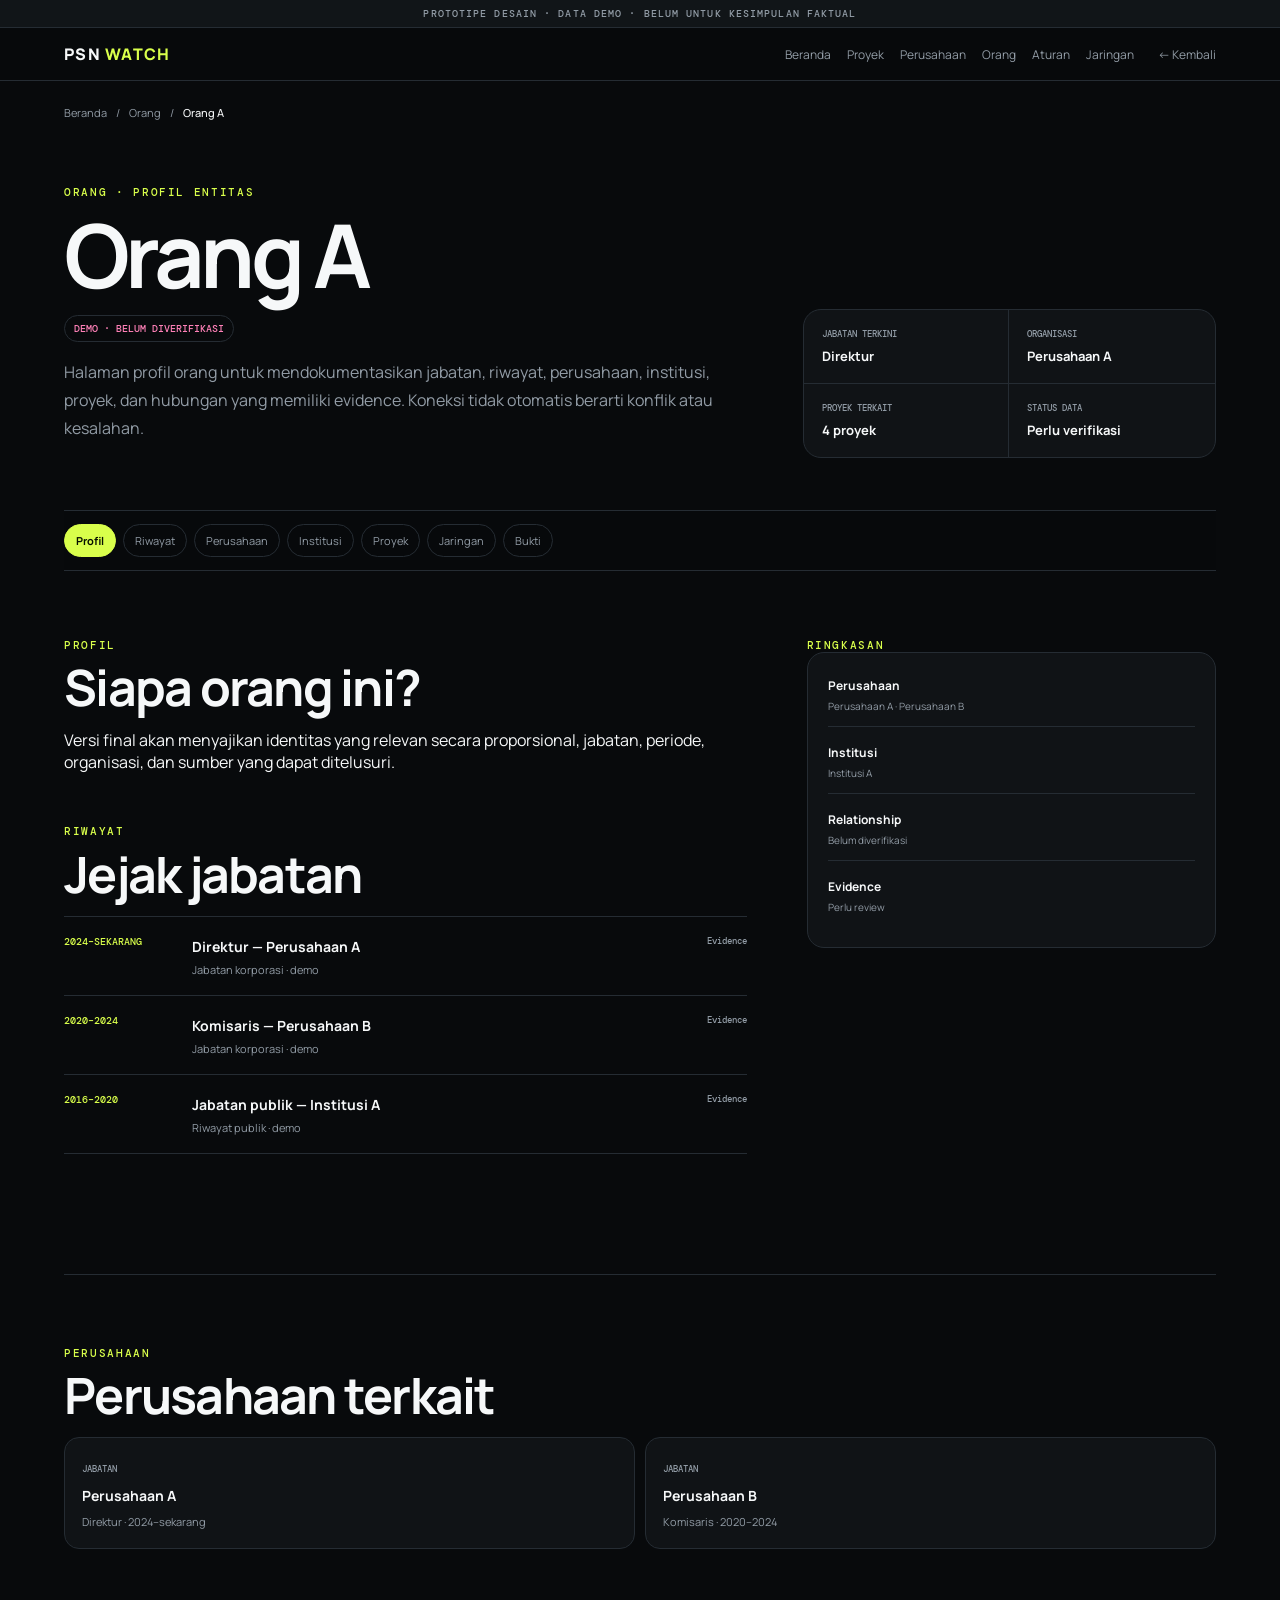
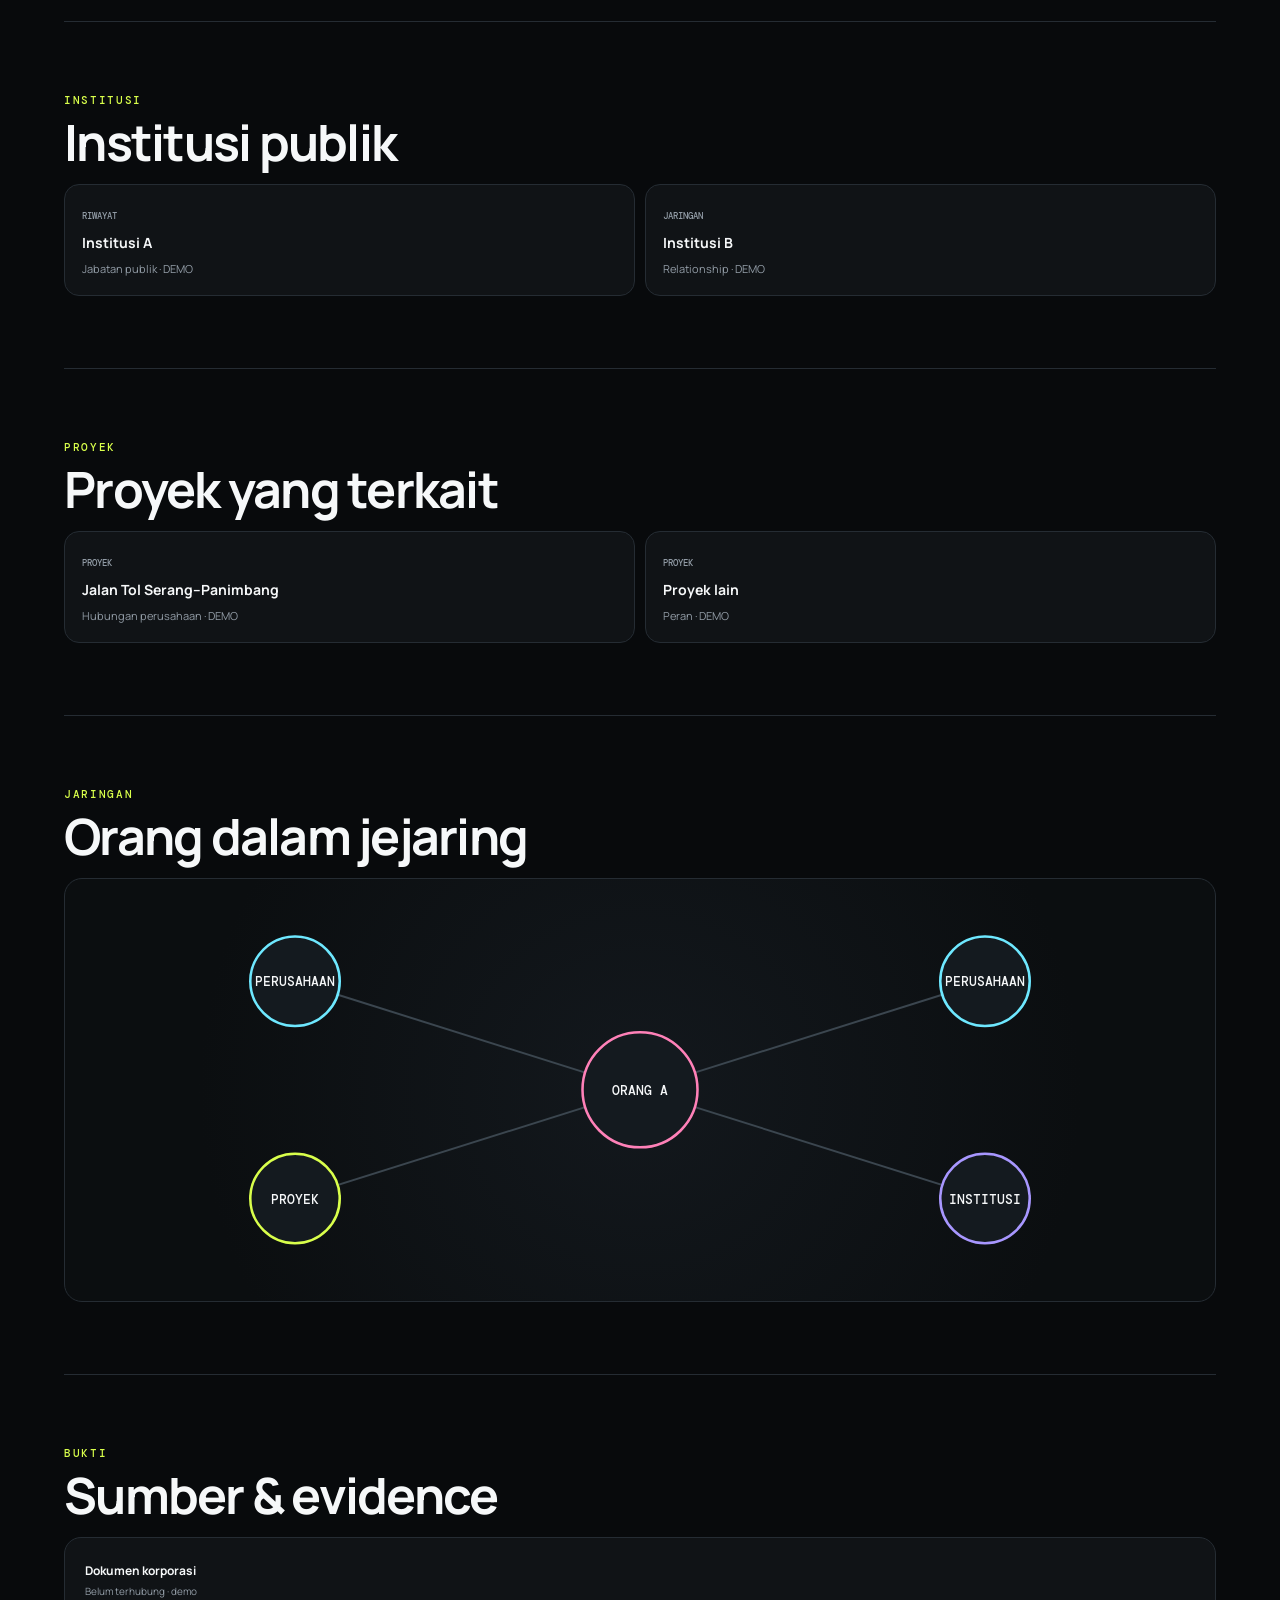
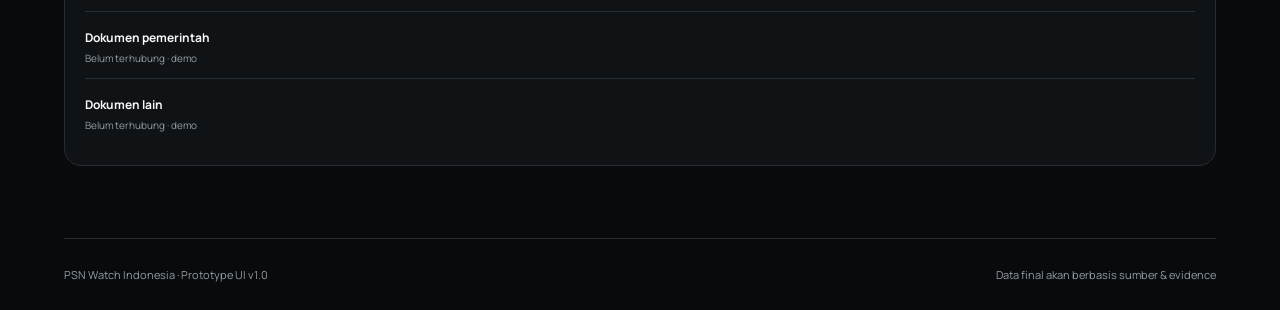
==== orang-a.html @ 53d0f865 "Add files via upload" ====
<!doctype html>
<html lang="id">
<head>
<meta charset="utf-8"><meta name="viewport" content="width=device-width,initial-scale=1">
<title>PSN Watch — Profil Orang</title>
<link rel="stylesheet" href="styles.css">
<style>
.person-profile{padding:42px 0 52px;border-bottom:1px solid var(--line);display:grid;grid-template-columns:1.25fr .75fr;gap:50px}
.person-profile h1{font-size:clamp(52px,7vw,88px);line-height:.92;letter-spacing:-.055em;margin:15px 0 20px}
.person-profile p{color:var(--muted);line-height:1.75;max-width:720px}
.person-badge{display:inline-flex;padding:6px 9px;border:1px solid var(--line);border-radius:999px;color:var(--pink);font:500 10px "DM Mono",monospace}
.person-facts{align-self:end;background:var(--panel);border:1px solid var(--line);border-radius:18px;overflow:hidden;display:grid;grid-template-columns:1fr 1fr}
.person-facts div{padding:18px;border-right:1px solid var(--line);border-bottom:1px solid var(--line)}.person-facts div:nth-child(2n){border-right:0}.person-facts div:nth-last-child(-n+2){border-bottom:0}
.person-facts small{display:block;color:var(--muted);font:500 9px "DM Mono",monospace}.person-facts b{display:block;margin-top:7px;font-size:13px}
.person-tabs{display:flex;gap:7px;overflow:auto;padding:13px 0;border-bottom:1px solid var(--line);position:sticky;top:55px;background:rgba(8,10,12,.94);backdrop-filter:blur(10px);z-index:10}
.person-tabs a{white-space:nowrap;padding:8px 11px;border:1px solid var(--line);border-radius:999px;color:var(--muted);font-size:11px}.person-tabs a:hover,.person-tabs a.active{background:var(--accent);border-color:var(--accent);color:#071000;font-weight:700}
.person-content{display:grid;grid-template-columns:1.25fr .75fr;gap:60px;padding:68px 0;border-bottom:1px solid var(--line)}
.person-section{margin-bottom:52px}.person-section h2,.wide-block h2{font-size:clamp(30px,4vw,50px);line-height:1;letter-spacing:-.035em;margin:10px 0 17px}
.career{border-top:1px solid var(--line)}.career-item{display:grid;grid-template-columns:110px 1fr auto;gap:18px;padding:18px 0;border-bottom:1px solid var(--line)}.career-item>span{color:var(--accent);font:500 10px "DM Mono",monospace}.career-item b{font-size:14px}.career-item p{margin:5px 0 0;color:var(--muted);font-size:11px}.career-item em{font:500 9px "DM Mono",monospace;color:var(--muted);font-style:normal}
.linked-grid{display:grid;grid-template-columns:1fr 1fr;gap:10px}.linked-card{background:var(--panel);border:1px solid var(--line);border-radius:15px;padding:17px}.linked-card small{font:500 9px "DM Mono",monospace;color:var(--muted)}.linked-card b{display:block;margin:9px 0 4px;font-size:14px}.linked-card span{color:var(--muted);font-size:11px}
.role-chip{display:inline-flex;padding:5px 8px;border:1px solid var(--line);border-radius:999px;color:var(--cyan);font:500 9px "DM Mono",monospace}
.network-person{border:1px solid var(--line);border-radius:18px;background:radial-gradient(circle at center,#13181d,#0b0e10 72%);overflow:hidden}.network-person svg{display:block;width:100%}.network-person line{stroke:#3b464f;stroke-width:1.5}.network-person .center{fill:#141a1f;stroke:var(--pink);stroke-width:2}.network-person .company{fill:#141a1f;stroke:var(--cyan);stroke-width:2}.network-person .project{fill:#141a1f;stroke:var(--accent);stroke-width:2}.network-person .institution{fill:#141a1f;stroke:var(--purple);stroke-width:2}.network-person text{fill:var(--text);font:500 10px "DM Mono",monospace;text-anchor:middle}
.source-panel{background:var(--panel);border:1px solid var(--line);border-radius:17px;padding:20px}.source-item{padding:13px 0;border-top:1px solid var(--line)}.source-item:first-child{border-top:0;padding-top:0}.source-item b{font-size:12px}.source-item span{display:block;color:var(--muted);font-size:10px;margin-top:4px}
@media(max-width:1000px){.person-profile,.person-content{grid-template-columns:1fr}}
@media(max-width:650px){.person-profile h1{font-size:54px}.person-facts{grid-template-columns:1fr}.person-facts div{border-right:0}.linked-grid{grid-template-columns:1fr}.career-item{grid-template-columns:75px 1fr}.career-item em{display:none}}
</style>
</head>
<body>
<div class="demo-bar">PROTOTIPE DESAIN · DATA DEMO · BELUM UNTUK KESIMPULAN FAKTUAL</div>
<header class="topbar">
  <a class="brand" href="index.html">PSN <span>WATCH</span></a>
  <nav><a href="index.html">Beranda</a><a href="index.html#proyek">Proyek</a><a href="index.html#perusahaan">Perusahaan</a><a href="index.html#orang">Orang</a><a href="index.html#aturan">Aturan</a><a href="index.html#jaringan">Jaringan</a></nav>
  <a class="back-link" href="index.html#orang">← Kembali</a>
</header>

<main class="page">
<div class="breadcrumbs"><a href="index.html">Beranda</a><span>/</span><a href="index.html#orang">Orang</a><span>/</span><b>Orang A</b></div>

<section class="person-profile">
 <div>
  <div class="eyebrow">ORANG · PROFIL ENTITAS</div>
  <h1>Orang A</h1>
  <div><span class="person-badge">DEMO · BELUM DIVERIFIKASI</span></div>
  <p>Halaman profil orang untuk mendokumentasikan jabatan, riwayat, perusahaan, institusi, proyek, dan hubungan yang memiliki evidence. Koneksi tidak otomatis berarti konflik atau kesalahan.</p>
 </div>
 <div class="person-facts">
  <div><small>JABATAN TERKINI</small><b>Direktur</b></div>
  <div><small>ORGANISASI</small><b>Perusahaan A</b></div>
  <div><small>PROYEK TERKAIT</small><b>4 proyek</b></div>
  <div><small>STATUS DATA</small><b>Perlu verifikasi</b></div>
 </div>
</section>

<nav class="person-tabs"><a class="active" href="#profil">Profil</a><a href="#karier">Riwayat</a><a href="#perusahaan">Perusahaan</a><a href="#institusi">Institusi</a><a href="#proyek">Proyek</a><a href="#jaringan">Jaringan</a><a href="#bukti">Bukti</a></nav>

<section id="profil" class="person-content">
 <div>
  <section class="person-section"><div class="section-label">PROFIL</div><h2>Siapa orang ini?</h2><p class="muted">Versi final akan menyajikan identitas yang relevan secara proporsional, jabatan, periode, organisasi, dan sumber yang dapat ditelusuri.</p></section>
  <section id="karier" class="person-section"><div class="section-label">RIWAYAT</div><h2>Jejak jabatan</h2><div class="career">
   <article class="career-item"><span>2024–SEKARANG</span><div><b>Direktur — Perusahaan A</b><p>Jabatan korporasi · demo</p></div><em>Evidence</em></article>
   <article class="career-item"><span>2020–2024</span><div><b>Komisaris — Perusahaan B</b><p>Jabatan korporasi · demo</p></div><em>Evidence</em></article>
   <article class="career-item"><span>2016–2020</span><div><b>Jabatan publik — Institusi A</b><p>Riwayat publik · demo</p></div><em>Evidence</em></article>
  </div></section>
 </div>
 <aside>
  <section class="person-section"><div class="section-label">RINGKASAN</div><div class="source-panel">
   <div class="source-item"><b>Perusahaan</b><span>Perusahaan A · Perusahaan B</span></div>
   <div class="source-item"><b>Institusi</b><span>Institusi A</span></div>
   <div class="source-item"><b>Relationship</b><span>Belum diverifikasi</span></div>
   <div class="source-item"><b>Evidence</b><span>Perlu review</span></div>
  </div></section>
 </aside>
</section>

<section id="perusahaan" class="wide-block"><div class="section-label">PERUSAHAAN</div><h2>Perusahaan terkait</h2><div class="linked-grid"><a class="linked-card" href="perusahaan-a.html"><small>JABATAN</small><b>Perusahaan A</b><span>Direktur · 2024–sekarang</span></a><a class="linked-card" href="perusahaan-a.html"><small>JABATAN</small><b>Perusahaan B</b><span>Komisaris · 2020–2024</span></a></div></section>

<section id="institusi" class="wide-block"><div class="section-label">INSTITUSI</div><h2>Institusi publik</h2><div class="linked-grid"><div class="linked-card"><small>RIWAYAT</small><b>Institusi A</b><span>Jabatan publik · DEMO</span></div><div class="linked-card"><small>JARINGAN</small><b>Institusi B</b><span>Relationship · DEMO</span></div></div></section>

<section id="proyek" class="wide-block"><div class="section-label">PROYEK</div><h2>Proyek yang terkait</h2><div class="linked-grid"><a class="linked-card" href="proyek-serang-panimbang.html"><small>PROYEK</small><b>Jalan Tol Serang–Panimbang</b><span>Hubungan perusahaan · DEMO</span></a><div class="linked-card"><small>PROYEK</small><b>Proyek lain</b><span>Peran · DEMO</span></div></div></section>

<section id="jaringan" class="wide-block"><div class="section-label">JARINGAN</div><h2>Orang dalam jejaring</h2><div class="network-person"><svg viewBox="0 0 900 330"><line x1="450" y1="165" x2="180" y2="80"/><line x1="450" y1="165" x2="720" y2="80"/><line x1="450" y1="165" x2="180" y2="250"/><line x1="450" y1="165" x2="720" y2="250"/><circle class="center" cx="450" cy="165" r="45"/><circle class="company" cx="180" cy="80" r="35"/><circle class="company" cx="720" cy="80" r="35"/><circle class="project" cx="180" cy="250" r="35"/><circle class="institution" cx="720" cy="250" r="35"/><text x="450" y="169">ORANG A</text><text x="180" y="84">PERUSAHAAN</text><text x="720" y="84">PERUSAHAAN</text><text x="180" y="254">PROYEK</text><text x="720" y="254">INSTITUSI</text></svg></div></section>

<section id="bukti" class="wide-block"><div class="section-label">BUKTI</div><h2>Sumber & evidence</h2><div class="source-panel"><div class="source-item"><b>Dokumen korporasi</b><span>Belum terhubung · demo</span></div><div class="source-item"><b>Dokumen pemerintah</b><span>Belum terhubung · demo</span></div><div class="source-item"><b>Dokumen lain</b><span>Belum terhubung · demo</span></div></div></section>
</main>
<footer><span>PSN Watch Indonesia · Prototype UI v1.0</span><span>Data final akan berbasis sumber & evidence</span></footer>
<script>
const tabs=[...document.querySelectorAll('.person-tabs a')];
const sections=tabs.map(t=>document.querySelector(t.getAttribute('href'))).filter(Boolean);
const setActive=()=>{let current=sections[0], y=scrollY+180;sections.forEach(s=>{if(s.offsetTop<=y) current=s});tabs.forEach(t=>t.classList.toggle('active',t.getAttribute('href')==='#'+current.id));};
addEventListener('scroll',setActive,{passive:true});addEventListener('load',setActive);
</script>
</body>
</html>
---- styles.css ----
@import url('https://fonts.googleapis.com/css2?family=DM+Mono:wght@400;500&family=Manrope:wght@400;500;600;700;800&display=swap');
:root{--bg:#080a0c;--panel:#101316;--panel2:#15191d;--text:#f6f8f9;--muted:#929ca6;--line:#252c33;--accent:#d9ff4b;--cyan:#6ee8ff;--orange:#ffb365;--pink:#ff81b8;--purple:#a897ff}
*{box-sizing:border-box}html{scroll-behavior:smooth}body{margin:0;background:var(--bg);color:var(--text);font-family:Manrope,system-ui,sans-serif}.demo-bar{text-align:center;padding:7px 12px;background:#111518;color:var(--muted);font:500 10px "DM Mono",monospace;letter-spacing:.11em;border-bottom:1px solid var(--line)}
a{color:inherit;text-decoration:none}.topbar{position:sticky;top:0;z-index:50;display:flex;align-items:center;gap:24px;padding:15px 5vw;border-bottom:1px solid var(--line);background:rgba(8,10,12,.95);backdrop-filter:blur(12px)}.brand{font-weight:800;letter-spacing:.08em;margin-right:auto}.brand span{color:var(--accent)}nav{display:flex;gap:16px;color:var(--muted);font-size:12px}nav a:hover{color:var(--text)}.search-btn{background:var(--panel);border:1px solid var(--line);color:var(--muted);border-radius:999px;padding:9px 14px;cursor:pointer}.back-link{font-size:12px;color:var(--muted)}.back-link:hover{color:var(--text)}
main{max-width:1380px;margin:0 auto;padding:0 5vw}.hero{display:grid;grid-template-columns:1.3fr .7fr;gap:70px;padding:88px 0 68px;border-bottom:1px solid var(--line)}.eyebrow,.section-label{font:500 11px/1.2 "DM Mono",monospace;letter-spacing:.15em;color:var(--accent);text-transform:uppercase}.hero h1{font-size:clamp(48px,7vw,94px);line-height:.92;letter-spacing:-.06em;margin:18px 0 24px}.hero-copy>p{max-width:780px;color:var(--muted);font-size:18px;line-height:1.75}.hero-actions{display:flex;gap:10px;margin-top:30px}.button{display:inline-flex;padding:13px 18px;border:1px solid var(--line);border-radius:999px;font-weight:700}.button.primary{background:var(--accent);color:#071000;border-color:var(--accent)}.button.secondary:hover{border-color:#4c565f}
.hero-card,.map-card{background:linear-gradient(145deg,var(--panel2),var(--panel));border:1px solid var(--line);border-radius:22px}.hero-card{align-self:end;padding:28px}.mini-label{font:500 10px "DM Mono",monospace;letter-spacing:.12em;color:var(--muted)}.flow{font-size:20px;font-weight:800;line-height:1.5;margin-top:18px}.flow i{color:var(--accent);font-style:normal}.hero-line{height:1px;background:var(--line);margin:28px 0}.hero-note{color:var(--muted);font-size:13px;line-height:1.7}
.stats{display:grid;grid-template-columns:repeat(4,1fr);border-bottom:1px solid var(--line)}.stats>div{padding:28px 22px 28px 0;border-right:1px solid var(--line)}.stats>div:not(:first-child){padding-left:22px}.stats>div:last-child{border-right:0}.stats span{display:block;font:500 10px "DM Mono",monospace;color:var(--muted);letter-spacing:.13em}.stats strong{display:block;font-size:39px;margin:8px 0 2px}.stats small{color:var(--muted)}
.section{padding:78px 0;border-bottom:1px solid var(--line)}.section.alt{margin-left:-5vw;margin-right:-5vw;padding-left:5vw;padding-right:5vw;background:#0b0e10}.section-head{display:flex;align-items:end;justify-content:space-between;gap:30px;margin-bottom:30px}.section-head h2,.wide-block h2{font-size:clamp(34px,4vw,56px);line-height:1;letter-spacing:-.035em;margin:10px 0}.section-head p{max-width:680px;color:var(--muted);line-height:1.7;margin:0}
.map-filters,.filters,.graph-tools{display:flex;gap:8px;flex-wrap:wrap;justify-content:flex-end}.chip{background:var(--panel);color:var(--muted);border:1px solid var(--line);border-radius:999px;padding:9px 12px;font-size:11px;cursor:pointer}.chip.active{background:var(--accent);border-color:var(--accent);color:#061000;font-weight:700}.map-card{min-height:370px;position:relative;overflow:hidden;background:radial-gradient(circle at 50% 40%,#14191d,#0b0e10 70%)}.map-copy{position:absolute;left:24px;top:22px;z-index:2}.map-stat b{display:block;color:var(--accent);font:500 10px "DM Mono",monospace}.map-stat span{font-size:15px}.map-hint{max-width:290px;margin-top:14px;color:var(--muted);font-size:12px;line-height:1.6}.map-svg{display:block;width:100%;height:auto;padding:20px 20px 0}.island{fill:#182127;stroke:#37424b;stroke-width:2}.map-dot circle{fill:var(--accent);stroke:#0e1215;stroke-width:5}.map-dot text{fill:var(--muted);font:500 12px "DM Mono",monospace}
.filters select,.filters input{background:var(--panel);color:var(--text);border:1px solid var(--line);border-radius:999px;padding:11px 14px;outline:none}.filters input{min-width:220px}.project-grid{display:grid;grid-template-columns:repeat(3,1fr);gap:14px}.project-card,.company-card,.person-card{background:var(--panel);border:1px solid var(--line);border-radius:18px;padding:21px;transition:.18s}.project-card:hover,.company-card:hover,.person-card:hover{transform:translateY(-3px);border-color:#4a555d}.tag{display:inline-block;padding:5px 8px;border:1px solid var(--line);border-radius:999px;color:var(--cyan);font:500 10px "DM Mono",monospace}.project-card h3{font-size:20px;line-height:1.2;margin:16px 0 8px}.meta{color:var(--muted);font-size:12px;line-height:1.6}.card-bottom{display:flex;justify-content:space-between;margin-top:20px;padding-top:14px;border-top:1px solid var(--line);font-size:12px}.card-bottom b{color:var(--accent)}
.company-grid{display:grid;grid-template-columns:repeat(4,1fr);gap:14px}.company-type{font-size:11px;color:var(--orange)}.company-card h3,.person-card h3{font-size:18px;margin:14px 0 6px}.people-grid{display:grid;grid-template-columns:repeat(3,1fr);gap:14px}.role{color:var(--muted);font-size:13px}.linkline{margin-top:14px;padding-top:14px;border-top:1px solid var(--line);color:var(--muted);font-size:12px}
.rule-timeline,.law-list{border-top:1px solid var(--line)}.rule,.law-list article{display:grid;grid-template-columns:100px 1fr auto;gap:20px;padding:21px 0;border-bottom:1px solid var(--line);align-items:start}.rule>span,.law-list article>span{color:var(--accent);font:500 10px "DM Mono",monospace}.rule b,.law-list b{display:block;font-size:18px}.rule small,.law-list p{color:var(--muted);display:block;margin-top:5px;font-size:12px}.rule em,.law-list em{font:500 9px "DM Mono",monospace;color:var(--muted);font-style:normal}
.network-canvas{position:relative;background:radial-gradient(circle at center,#13181d,#0b0e10 70%);border:1px solid var(--line);border-radius:20px;overflow:hidden}.network-canvas svg{display:block;width:100%;height:auto}.edge-lines line{stroke:#39434b;stroke-width:1.3}.node circle{fill:#14191e;stroke-width:1.7}.node.project circle{stroke:var(--accent)}.node.company circle{stroke:var(--cyan)}.node.person circle{stroke:var(--pink)}.node text{fill:var(--text);font:500 11px "DM Mono",monospace;text-anchor:middle}.node-inspector{position:absolute;right:18px;bottom:18px;width:315px;background:rgba(12,15,17,.95);border:1px solid var(--line);border-radius:15px;padding:16px}.node-inspector b{display:block;margin-top:8px}.node-inspector p{color:var(--muted);font-size:12px;line-height:1.6;margin:8px 0 0}
footer{display:flex;justify-content:space-between;gap:20px;padding:28px 5vw;color:var(--muted);font-size:11px}
dialog{width:min(720px,92vw);border:1px solid var(--line);border-radius:20px;background:var(--panel);color:var(--text);padding:0;box-shadow:0 25px 100px rgba(0,0,0,.72)}dialog::backdrop{background:rgba(0,0,0,.78)}.dialog-inner{padding:30px;position:relative}.close{position:absolute;right:17px;top:10px;background:none;border:0;color:var(--muted);font-size:30px;cursor:pointer}.global-search{width:100%;background:var(--panel2);border:1px solid var(--line);color:var(--text);padding:15px;border-radius:12px;font-size:16px;outline:none}.results{margin-top:15px;max-height:400px;overflow:auto}.result{display:block;padding:13px;border-bottom:1px solid var(--line)}.result:hover{background:var(--panel2)}.result span{font-size:11px;color:var(--muted);display:block}.result b{display:block;margin:3px 0;color:var(--text)}
/* Detail */
.page{max-width:1280px}.breadcrumbs{display:flex;gap:9px;align-items:center;padding:24px 0;color:var(--muted);font-size:11px}.breadcrumbs b{color:var(--text);font-weight:500}.project-hero{display:grid;grid-template-columns:1.35fr .65fr;gap:40px;padding:42px 0 50px;border-bottom:1px solid var(--line)}.project-hero h1{font-size:clamp(48px,7vw,86px);line-height:.92;letter-spacing:-.055em;margin:16px 0 22px}.project-hero-main>p{max-width:720px;color:var(--muted);line-height:1.75;font-size:15px}.status-row{display:flex;gap:8px;flex-wrap:wrap}.status,.verified-badge{padding:6px 9px;border:1px solid var(--line);border-radius:999px;font:500 10px "DM Mono",monospace}.status{color:var(--cyan)}.verified-badge{color:var(--orange)}.hero-side{align-self:end}.hero-value{background:var(--panel);border:1px solid var(--line);padding:22px;border-radius:17px}.hero-value small,.hero-mini-grid small{display:block;color:var(--muted);font:500 9px "DM Mono",monospace}.hero-value strong{display:block;font-size:36px;margin:6px 0}.hero-value span{color:var(--muted);font-size:12px}.hero-mini-grid{display:grid;grid-template-columns:1fr 1fr;gap:1px;margin-top:10px;background:var(--line);border:1px solid var(--line);border-radius:15px;overflow:hidden}.hero-mini-grid div{background:var(--panel);padding:13px}.hero-mini-grid b{display:block;margin-top:5px;font-size:12px}.project-tabs{position:sticky;top:55px;z-index:15;display:flex;gap:7px;overflow:auto;padding:13px 0;background:rgba(8,10,12,.94);border-bottom:1px solid var(--line);backdrop-filter:blur(10px)}.project-tabs a{padding:8px 11px;border:1px solid var(--line);border-radius:999px;color:var(--muted);font-size:11px;white-space:nowrap}.project-tabs a:hover,.project-tabs a.active{background:var(--accent);border-color:var(--accent);color:#071000;font-weight:700}
.content-grid{display:grid;grid-template-columns:1.3fr .7fr;gap:70px;padding:70px 0;border-bottom:1px solid var(--line)}.block{margin-bottom:42px}.block h2,.wide-block h2{font-size:clamp(29px,4vw,49px);line-height:1;letter-spacing:-.035em;margin:10px 0 17px}.compact{border:1px solid var(--line);background:var(--panel);border-radius:17px;padding:20px}.fact{padding:15px 0;border-bottom:1px solid var(--line)}.fact:last-child{border-bottom:0}.fact small{display:block;color:var(--muted);font:500 9px "DM Mono",monospace}.fact b{display:block;margin-top:5px;font-size:13px}.evidence-meter{height:7px;background:#20262b;border-radius:999px;overflow:hidden;margin-top:20px}.evidence-meter span{display:block;height:100%;background:var(--accent)}.meter-row{display:flex;justify-content:space-between;align-items:center;margin-top:9px}.meter-row b{font-size:12px}.meter-row small{color:var(--muted);font-size:10px}.tiny{font-size:11px}.changes{border-top:1px solid var(--line)}.changes article{padding:17px 0;border-bottom:1px solid var(--line)}.date{font:500 10px "DM Mono",monospace;color:var(--accent);margin-bottom:8px}.changes b{font-size:14px}.changes p{margin:6px 0 0;color:var(--muted);font-size:12px}.wide-block{padding:72px 0;border-bottom:1px solid var(--line)}.two-col{display:grid;grid-template-columns:1fr 1fr;gap:50px}.timeline{border-top:1px solid var(--line);margin-top:26px}.timeline article{display:grid;grid-template-columns:95px 1fr;gap:20px;padding:20px 0;border-bottom:1px solid var(--line)}.timeline article>span{color:var(--accent);font:500 11px "DM Mono",monospace}.timeline b{font-size:15px}.timeline p{color:var(--muted);font-size:12px;margin:6px 0 0}.funding-card{border:1px solid var(--line);background:var(--panel);border-radius:17px;padding:23px}.funding-row{display:grid;grid-template-columns:110px 1fr 80px;align-items:center;gap:11px;margin:18px 0;font-size:11px}.funding-row span{color:var(--muted)}.funding-row i{height:6px;background:var(--accent);border-radius:99px}.funding-row b{color:var(--orange);font:500 9px "DM Mono",monospace}.small-note{padding-top:15px;border-top:1px solid var(--line);color:var(--muted);font-size:10px}.entity-grid{display:grid;grid-template-columns:repeat(3,1fr);gap:12px;margin-top:24px}.entity{border:1px solid var(--line);background:var(--panel);border-radius:16px;padding:19px}.entity>span{color:var(--orange);font:500 9px "DM Mono",monospace}.entity h3{font-size:18px;margin:13px 0 5px}.entity p{color:var(--muted);font-size:12px;margin:0}.entity>b{display:block;margin-top:18px;padding-top:13px;border-top:1px solid var(--line);font:500 10px "DM Mono",monospace;color:var(--muted)}.doc-table{margin-top:24px;border-top:1px solid var(--line)}.doc-row{display:grid;grid-template-columns:1fr 2.2fr 1fr .7fr;gap:15px;padding:15px 0;border-bottom:1px solid var(--line);font-size:11px}.doc-row.head{font:500 9px "DM Mono",monospace;color:var(--muted)}.doc-row b{font-size:12px}.doc-row em{font:500 9px "DM Mono",monospace;color:var(--cyan);font-style:normal}.network-mini{margin-top:24px;position:relative;background:radial-gradient(circle at center,#13181d,#0b0e10 72%);border:1px solid var(--line);border-radius:18px;overflow:hidden}.network-mini svg{width:100%;display:block}.network-mini line{stroke:#3b464f;stroke-width:1.5}.network-mini .n{fill:#141a1f;stroke-width:2}.network-mini .project{stroke:var(--accent)}.network-mini .company{stroke:var(--cyan)}.network-mini .person{stroke:var(--pink)}.network-mini text{fill:var(--text);text-anchor:middle;font:500 10px "DM Mono",monospace}.network-caption{border-top:1px solid var(--line);padding:14px;color:var(--muted);font-size:11px}
@media(max-width:1100px){nav{display:none}.hero,.project-hero,.content-grid,.two-col{grid-template-columns:1fr}.project-grid{grid-template-columns:repeat(2,1fr)}.company-grid{grid-template-columns:repeat(2,1fr)}}
@media(max-width:700px){.topbar{padding:14px 4vw}.stats{grid-template-columns:1fr 1fr}.stats>div{padding:20px 14px 20px 0}.stats>div:not(:first-child){padding-left:14px}.section-head{align-items:stretch;flex-direction:column}.filters,.map-filters,.graph-tools{justify-content:flex-start}.project-grid,.people-grid,.company-grid,.entity-grid{grid-template-columns:1fr}.map-card{min-height:300px;overflow:auto}.map-svg{min-width:700px}.network-canvas{overflow:auto}.network-canvas svg{min-width:850px}.node-inspector{position:relative;width:auto;right:auto;bottom:auto;margin:14px}.rule,.law-list article{grid-template-columns:70px 1fr}.rule em,.law-list em{display:none}.doc-row{grid-template-columns:1fr 1.6fr .7fr}.doc-row span:last-of-type,.doc-row em{display:none}.timeline article{grid-template-columns:65px 1fr}footer{flex-direction:column}.detail-grid{grid-template-columns:1fr}.project-tabs{top:52px}}

.company-card{display:block}.company-card:hover{color:inherit}

.entity{display:block;color:inherit;text-decoration:none}
.entity:hover{color:inherit}
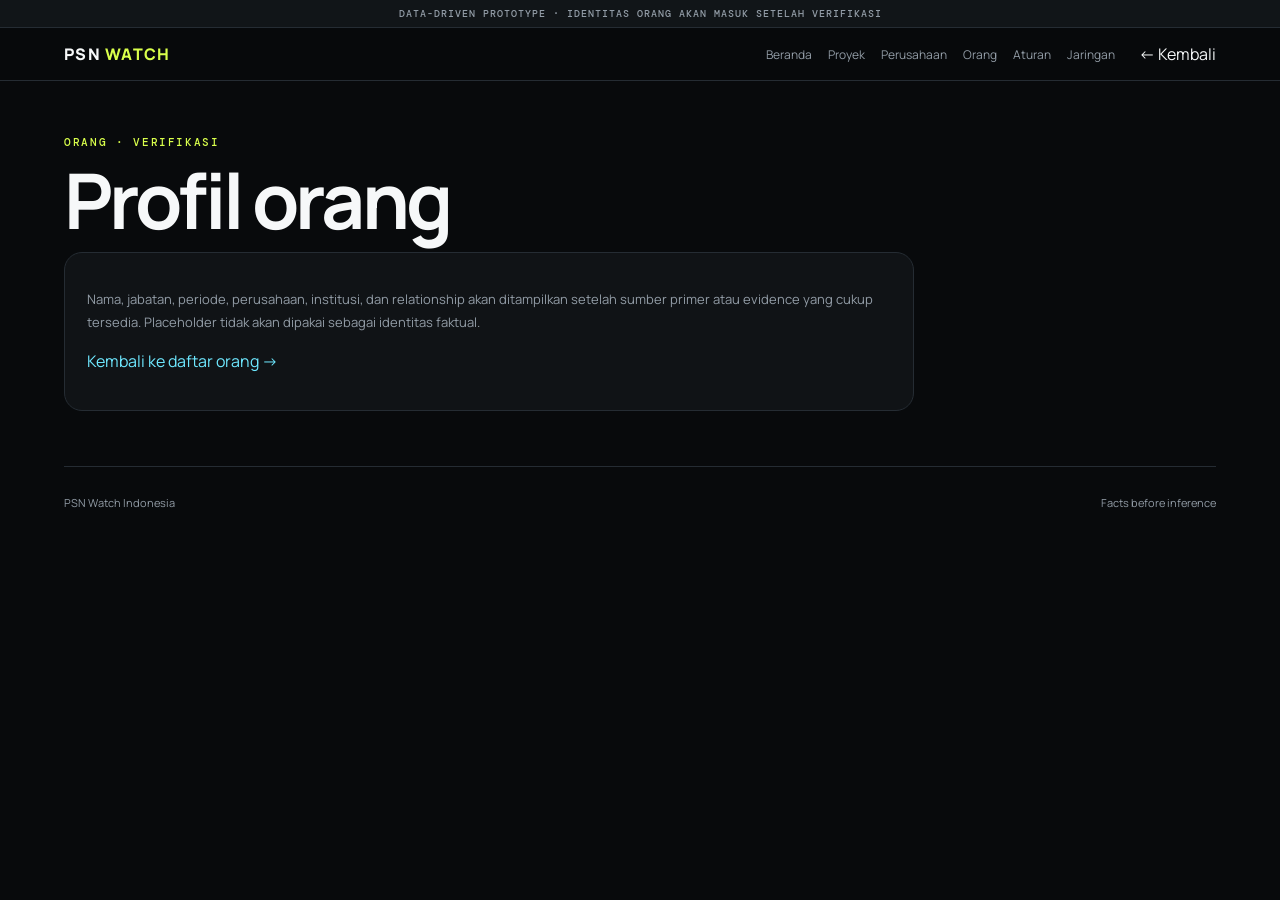
==== commit 4046c72a: "Add files via upload" ====
--- a/orang-a.html
+++ b/orang-a.html
@@ -1,93 +1 @@
-<!doctype html>
-<html lang="id">
-<head>
-<meta charset="utf-8"><meta name="viewport" content="width=device-width,initial-scale=1">
-<title>PSN Watch — Profil Orang</title>
-<link rel="stylesheet" href="styles.css">
-<style>
-.person-profile{padding:42px 0 52px;border-bottom:1px solid var(--line);display:grid;grid-template-columns:1.25fr .75fr;gap:50px}
-.person-profile h1{font-size:clamp(52px,7vw,88px);line-height:.92;letter-spacing:-.055em;margin:15px 0 20px}
-.person-profile p{color:var(--muted);line-height:1.75;max-width:720px}
-.person-badge{display:inline-flex;padding:6px 9px;border:1px solid var(--line);border-radius:999px;color:var(--pink);font:500 10px "DM Mono",monospace}
-.person-facts{align-self:end;background:var(--panel);border:1px solid var(--line);border-radius:18px;overflow:hidden;display:grid;grid-template-columns:1fr 1fr}
-.person-facts div{padding:18px;border-right:1px solid var(--line);border-bottom:1px solid var(--line)}.person-facts div:nth-child(2n){border-right:0}.person-facts div:nth-last-child(-n+2){border-bottom:0}
-.person-facts small{display:block;color:var(--muted);font:500 9px "DM Mono",monospace}.person-facts b{display:block;margin-top:7px;font-size:13px}
-.person-tabs{display:flex;gap:7px;overflow:auto;padding:13px 0;border-bottom:1px solid var(--line);position:sticky;top:55px;background:rgba(8,10,12,.94);backdrop-filter:blur(10px);z-index:10}
-.person-tabs a{white-space:nowrap;padding:8px 11px;border:1px solid var(--line);border-radius:999px;color:var(--muted);font-size:11px}.person-tabs a:hover,.person-tabs a.active{background:var(--accent);border-color:var(--accent);color:#071000;font-weight:700}
-.person-content{display:grid;grid-template-columns:1.25fr .75fr;gap:60px;padding:68px 0;border-bottom:1px solid var(--line)}
-.person-section{margin-bottom:52px}.person-section h2,.wide-block h2{font-size:clamp(30px,4vw,50px);line-height:1;letter-spacing:-.035em;margin:10px 0 17px}
-.career{border-top:1px solid var(--line)}.career-item{display:grid;grid-template-columns:110px 1fr auto;gap:18px;padding:18px 0;border-bottom:1px solid var(--line)}.career-item>span{color:var(--accent);font:500 10px "DM Mono",monospace}.career-item b{font-size:14px}.career-item p{margin:5px 0 0;color:var(--muted);font-size:11px}.career-item em{font:500 9px "DM Mono",monospace;color:var(--muted);font-style:normal}
-.linked-grid{display:grid;grid-template-columns:1fr 1fr;gap:10px}.linked-card{background:var(--panel);border:1px solid var(--line);border-radius:15px;padding:17px}.linked-card small{font:500 9px "DM Mono",monospace;color:var(--muted)}.linked-card b{display:block;margin:9px 0 4px;font-size:14px}.linked-card span{color:var(--muted);font-size:11px}
-.role-chip{display:inline-flex;padding:5px 8px;border:1px solid var(--line);border-radius:999px;color:var(--cyan);font:500 9px "DM Mono",monospace}
-.network-person{border:1px solid var(--line);border-radius:18px;background:radial-gradient(circle at center,#13181d,#0b0e10 72%);overflow:hidden}.network-person svg{display:block;width:100%}.network-person line{stroke:#3b464f;stroke-width:1.5}.network-person .center{fill:#141a1f;stroke:var(--pink);stroke-width:2}.network-person .company{fill:#141a1f;stroke:var(--cyan);stroke-width:2}.network-person .project{fill:#141a1f;stroke:var(--accent);stroke-width:2}.network-person .institution{fill:#141a1f;stroke:var(--purple);stroke-width:2}.network-person text{fill:var(--text);font:500 10px "DM Mono",monospace;text-anchor:middle}
-.source-panel{background:var(--panel);border:1px solid var(--line);border-radius:17px;padding:20px}.source-item{padding:13px 0;border-top:1px solid var(--line)}.source-item:first-child{border-top:0;padding-top:0}.source-item b{font-size:12px}.source-item span{display:block;color:var(--muted);font-size:10px;margin-top:4px}
-@media(max-width:1000px){.person-profile,.person-content{grid-template-columns:1fr}}
-@media(max-width:650px){.person-profile h1{font-size:54px}.person-facts{grid-template-columns:1fr}.person-facts div{border-right:0}.linked-grid{grid-template-columns:1fr}.career-item{grid-template-columns:75px 1fr}.career-item em{display:none}}
-</style>
-</head>
-<body>
-<div class="demo-bar">PROTOTIPE DESAIN · DATA DEMO · BELUM UNTUK KESIMPULAN FAKTUAL</div>
-<header class="topbar">
-  <a class="brand" href="index.html">PSN <span>WATCH</span></a>
-  <nav><a href="index.html">Beranda</a><a href="index.html#proyek">Proyek</a><a href="index.html#perusahaan">Perusahaan</a><a href="index.html#orang">Orang</a><a href="index.html#aturan">Aturan</a><a href="index.html#jaringan">Jaringan</a></nav>
-  <a class="back-link" href="index.html#orang">← Kembali</a>
-</header>
-
-<main class="page">
-<div class="breadcrumbs"><a href="index.html">Beranda</a><span>/</span><a href="index.html#orang">Orang</a><span>/</span><b>Orang A</b></div>
-
-<section class="person-profile">
- <div>
-  <div class="eyebrow">ORANG · PROFIL ENTITAS</div>
-  <h1>Orang A</h1>
-  <div><span class="person-badge">DEMO · BELUM DIVERIFIKASI</span></div>
-  <p>Halaman profil orang untuk mendokumentasikan jabatan, riwayat, perusahaan, institusi, proyek, dan hubungan yang memiliki evidence. Koneksi tidak otomatis berarti konflik atau kesalahan.</p>
- </div>
- <div class="person-facts">
-  <div><small>JABATAN TERKINI</small><b>Direktur</b></div>
-  <div><small>ORGANISASI</small><b>Perusahaan A</b></div>
-  <div><small>PROYEK TERKAIT</small><b>4 proyek</b></div>
-  <div><small>STATUS DATA</small><b>Perlu verifikasi</b></div>
- </div>
-</section>
-
-<nav class="person-tabs"><a class="active" href="#profil">Profil</a><a href="#karier">Riwayat</a><a href="#perusahaan">Perusahaan</a><a href="#institusi">Institusi</a><a href="#proyek">Proyek</a><a href="#jaringan">Jaringan</a><a href="#bukti">Bukti</a></nav>
-
-<section id="profil" class="person-content">
- <div>
-  <section class="person-section"><div class="section-label">PROFIL</div><h2>Siapa orang ini?</h2><p class="muted">Versi final akan menyajikan identitas yang relevan secara proporsional, jabatan, periode, organisasi, dan sumber yang dapat ditelusuri.</p></section>
-  <section id="karier" class="person-section"><div class="section-label">RIWAYAT</div><h2>Jejak jabatan</h2><div class="career">
-   <article class="career-item"><span>2024–SEKARANG</span><div><b>Direktur — Perusahaan A</b><p>Jabatan korporasi · demo</p></div><em>Evidence</em></article>
-   <article class="career-item"><span>2020–2024</span><div><b>Komisaris — Perusahaan B</b><p>Jabatan korporasi · demo</p></div><em>Evidence</em></article>
-   <article class="career-item"><span>2016–2020</span><div><b>Jabatan publik — Institusi A</b><p>Riwayat publik · demo</p></div><em>Evidence</em></article>
-  </div></section>
- </div>
- <aside>
-  <section class="person-section"><div class="section-label">RINGKASAN</div><div class="source-panel">
-   <div class="source-item"><b>Perusahaan</b><span>Perusahaan A · Perusahaan B</span></div>
-   <div class="source-item"><b>Institusi</b><span>Institusi A</span></div>
-   <div class="source-item"><b>Relationship</b><span>Belum diverifikasi</span></div>
-   <div class="source-item"><b>Evidence</b><span>Perlu review</span></div>
-  </div></section>
- </aside>
-</section>
-
-<section id="perusahaan" class="wide-block"><div class="section-label">PERUSAHAAN</div><h2>Perusahaan terkait</h2><div class="linked-grid"><a class="linked-card" href="perusahaan-a.html"><small>JABATAN</small><b>Perusahaan A</b><span>Direktur · 2024–sekarang</span></a><a class="linked-card" href="perusahaan-a.html"><small>JABATAN</small><b>Perusahaan B</b><span>Komisaris · 2020–2024</span></a></div></section>
-
-<section id="institusi" class="wide-block"><div class="section-label">INSTITUSI</div><h2>Institusi publik</h2><div class="linked-grid"><div class="linked-card"><small>RIWAYAT</small><b>Institusi A</b><span>Jabatan publik · DEMO</span></div><div class="linked-card"><small>JARINGAN</small><b>Institusi B</b><span>Relationship · DEMO</span></div></div></section>
-
-<section id="proyek" class="wide-block"><div class="section-label">PROYEK</div><h2>Proyek yang terkait</h2><div class="linked-grid"><a class="linked-card" href="proyek-serang-panimbang.html"><small>PROYEK</small><b>Jalan Tol Serang–Panimbang</b><span>Hubungan perusahaan · DEMO</span></a><div class="linked-card"><small>PROYEK</small><b>Proyek lain</b><span>Peran · DEMO</span></div></div></section>
-
-<section id="jaringan" class="wide-block"><div class="section-label">JARINGAN</div><h2>Orang dalam jejaring</h2><div class="network-person"><svg viewBox="0 0 900 330"><line x1="450" y1="165" x2="180" y2="80"/><line x1="450" y1="165" x2="720" y2="80"/><line x1="450" y1="165" x2="180" y2="250"/><line x1="450" y1="165" x2="720" y2="250"/><circle class="center" cx="450" cy="165" r="45"/><circle class="company" cx="180" cy="80" r="35"/><circle class="company" cx="720" cy="80" r="35"/><circle class="project" cx="180" cy="250" r="35"/><circle class="institution" cx="720" cy="250" r="35"/><text x="450" y="169">ORANG A</text><text x="180" y="84">PERUSAHAAN</text><text x="720" y="84">PERUSAHAAN</text><text x="180" y="254">PROYEK</text><text x="720" y="254">INSTITUSI</text></svg></div></section>
-
-<section id="bukti" class="wide-block"><div class="section-label">BUKTI</div><h2>Sumber & evidence</h2><div class="source-panel"><div class="source-item"><b>Dokumen korporasi</b><span>Belum terhubung · demo</span></div><div class="source-item"><b>Dokumen pemerintah</b><span>Belum terhubung · demo</span></div><div class="source-item"><b>Dokumen lain</b><span>Belum terhubung · demo</span></div></div></section>
-</main>
-<footer><span>PSN Watch Indonesia · Prototype UI v1.0</span><span>Data final akan berbasis sumber & evidence</span></footer>
-<script>
-const tabs=[...document.querySelectorAll('.person-tabs a')];
-const sections=tabs.map(t=>document.querySelector(t.getAttribute('href'))).filter(Boolean);
-const setActive=()=>{let current=sections[0], y=scrollY+180;sections.forEach(s=>{if(s.offsetTop<=y) current=s});tabs.forEach(t=>t.classList.toggle('active',t.getAttribute('href')==='#'+current.id));};
-addEventListener('scroll',setActive,{passive:true});addEventListener('load',setActive);
-</script>
-</body>
-</html>+<!doctype html><html lang="id"><head><meta charset="utf-8"><meta name="viewport" content="width=device-width,initial-scale=1"><title>PSN Watch — Orang</title><link rel="stylesheet" href="styles.css"><style>.person{padding:55px 0;border-bottom:1px solid var(--line)}.person h1{font-size:clamp(44px,6vw,78px);line-height:.95;letter-spacing:-.05em;margin:15px 0}.box{background:var(--panel);border:1px solid var(--line);border-radius:18px;padding:22px;max-width:850px}.muted{color:var(--muted);line-height:1.75;font-size:13px}.link{color:var(--cyan)}</style></head><body><div class="demo-bar">DATA-DRIVEN PROTOTYPE · IDENTITAS ORANG AKAN MASUK SETELAH VERIFIKASI</div><header class="topbar"><a class="brand" href="index.html">PSN <span>WATCH</span></a><nav><a href="index.html">Beranda</a><a href="index.html#proyek">Proyek</a><a href="index.html#perusahaan">Perusahaan</a><a href="index.html#orang">Orang</a><a href="index.html#aturan">Aturan</a><a href="jaringan.html">Jaringan</a></nav><a class="back-link" href="index.html#orang">← Kembali</a></header><main class="page"><div class="person"><div class="eyebrow">ORANG · VERIFIKASI</div><h1>Profil orang</h1><div class="box"><p class="muted">Nama, jabatan, periode, perusahaan, institusi, dan relationship akan ditampilkan setelah sumber primer atau evidence yang cukup tersedia. Placeholder tidak akan dipakai sebagai identitas faktual.</p><p><a class="link" href="index.html#orang">Kembali ke daftar orang →</a></p></div></div></main><footer><span>PSN Watch Indonesia</span><span>Facts before inference</span></footer></body></html>
--- a/styles.css
+++ b/styles.css
@@ -1,25 +1,11 @@
 @import url('https://fonts.googleapis.com/css2?family=DM+Mono:wght@400;500&family=Manrope:wght@400;500;600;700;800&display=swap');
 :root{--bg:#080a0c;--panel:#101316;--panel2:#15191d;--text:#f6f8f9;--muted:#929ca6;--line:#252c33;--accent:#d9ff4b;--cyan:#6ee8ff;--orange:#ffb365;--pink:#ff81b8;--purple:#a897ff}
-*{box-sizing:border-box}html{scroll-behavior:smooth}body{margin:0;background:var(--bg);color:var(--text);font-family:Manrope,system-ui,sans-serif}.demo-bar{text-align:center;padding:7px 12px;background:#111518;color:var(--muted);font:500 10px "DM Mono",monospace;letter-spacing:.11em;border-bottom:1px solid var(--line)}
-a{color:inherit;text-decoration:none}.topbar{position:sticky;top:0;z-index:50;display:flex;align-items:center;gap:24px;padding:15px 5vw;border-bottom:1px solid var(--line);background:rgba(8,10,12,.95);backdrop-filter:blur(12px)}.brand{font-weight:800;letter-spacing:.08em;margin-right:auto}.brand span{color:var(--accent)}nav{display:flex;gap:16px;color:var(--muted);font-size:12px}nav a:hover{color:var(--text)}.search-btn{background:var(--panel);border:1px solid var(--line);color:var(--muted);border-radius:999px;padding:9px 14px;cursor:pointer}.back-link{font-size:12px;color:var(--muted)}.back-link:hover{color:var(--text)}
-main{max-width:1380px;margin:0 auto;padding:0 5vw}.hero{display:grid;grid-template-columns:1.3fr .7fr;gap:70px;padding:88px 0 68px;border-bottom:1px solid var(--line)}.eyebrow,.section-label{font:500 11px/1.2 "DM Mono",monospace;letter-spacing:.15em;color:var(--accent);text-transform:uppercase}.hero h1{font-size:clamp(48px,7vw,94px);line-height:.92;letter-spacing:-.06em;margin:18px 0 24px}.hero-copy>p{max-width:780px;color:var(--muted);font-size:18px;line-height:1.75}.hero-actions{display:flex;gap:10px;margin-top:30px}.button{display:inline-flex;padding:13px 18px;border:1px solid var(--line);border-radius:999px;font-weight:700}.button.primary{background:var(--accent);color:#071000;border-color:var(--accent)}.button.secondary:hover{border-color:#4c565f}
-.hero-card,.map-card{background:linear-gradient(145deg,var(--panel2),var(--panel));border:1px solid var(--line);border-radius:22px}.hero-card{align-self:end;padding:28px}.mini-label{font:500 10px "DM Mono",monospace;letter-spacing:.12em;color:var(--muted)}.flow{font-size:20px;font-weight:800;line-height:1.5;margin-top:18px}.flow i{color:var(--accent);font-style:normal}.hero-line{height:1px;background:var(--line);margin:28px 0}.hero-note{color:var(--muted);font-size:13px;line-height:1.7}
+*{box-sizing:border-box}html{scroll-behavior:smooth}body{margin:0;background:var(--bg);color:var(--text);font-family:Manrope,system-ui,sans-serif}
+.demo-bar{text-align:center;padding:7px 12px;background:#111518;color:var(--muted);font:500 10px "DM Mono",monospace;letter-spacing:.1em;border-bottom:1px solid var(--line)}
+a{color:inherit;text-decoration:none}.topbar{position:sticky;top:0;z-index:30;display:flex;align-items:center;gap:24px;padding:15px 5vw;border-bottom:1px solid var(--line);background:rgba(8,10,12,.95);backdrop-filter:blur(12px)}.brand{font-weight:800;letter-spacing:.08em;margin-right:auto}.brand span{color:var(--accent)}nav{display:flex;gap:16px;color:var(--muted);font-size:12px}nav a:hover{color:var(--text)}.search-btn{background:var(--panel);border:1px solid var(--line);color:var(--muted);border-radius:999px;padding:9px 14px;cursor:pointer}
+main{max-width:1380px;margin:0 auto;padding:0 5vw}.hero{display:grid;grid-template-columns:1.3fr .7fr;gap:70px;padding:88px 0 68px;border-bottom:1px solid var(--line)}.eyebrow,.section-label,.mini-label{font:500 11px/1.2 "DM Mono",monospace;letter-spacing:.15em;color:var(--accent);text-transform:uppercase}.hero h1{font-size:clamp(48px,7vw,94px);line-height:.92;letter-spacing:-.06em;margin:18px 0 24px}.hero p{max-width:780px;color:var(--muted);font-size:18px;line-height:1.75}.hero-actions{display:flex;gap:10px;margin-top:30px}.button{display:inline-flex;padding:13px 18px;border:1px solid var(--line);border-radius:999px;font-weight:700}.button.primary{background:var(--accent);color:#071000;border-color:var(--accent)}.hero-card{align-self:end;background:linear-gradient(145deg,var(--panel2),var(--panel));border:1px solid var(--line);border-radius:22px;padding:28px}.flow{font-size:20px;font-weight:800;line-height:1.5;margin-top:18px}.flow i{color:var(--accent);font-style:normal}.hero-line{height:1px;background:var(--line);margin:28px 0}.hero-note{color:var(--muted);font-size:13px;line-height:1.7}
 .stats{display:grid;grid-template-columns:repeat(4,1fr);border-bottom:1px solid var(--line)}.stats>div{padding:28px 22px 28px 0;border-right:1px solid var(--line)}.stats>div:not(:first-child){padding-left:22px}.stats>div:last-child{border-right:0}.stats span{display:block;font:500 10px "DM Mono",monospace;color:var(--muted);letter-spacing:.13em}.stats strong{display:block;font-size:39px;margin:8px 0 2px}.stats small{color:var(--muted)}
-.section{padding:78px 0;border-bottom:1px solid var(--line)}.section.alt{margin-left:-5vw;margin-right:-5vw;padding-left:5vw;padding-right:5vw;background:#0b0e10}.section-head{display:flex;align-items:end;justify-content:space-between;gap:30px;margin-bottom:30px}.section-head h2,.wide-block h2{font-size:clamp(34px,4vw,56px);line-height:1;letter-spacing:-.035em;margin:10px 0}.section-head p{max-width:680px;color:var(--muted);line-height:1.7;margin:0}
-.map-filters,.filters,.graph-tools{display:flex;gap:8px;flex-wrap:wrap;justify-content:flex-end}.chip{background:var(--panel);color:var(--muted);border:1px solid var(--line);border-radius:999px;padding:9px 12px;font-size:11px;cursor:pointer}.chip.active{background:var(--accent);border-color:var(--accent);color:#061000;font-weight:700}.map-card{min-height:370px;position:relative;overflow:hidden;background:radial-gradient(circle at 50% 40%,#14191d,#0b0e10 70%)}.map-copy{position:absolute;left:24px;top:22px;z-index:2}.map-stat b{display:block;color:var(--accent);font:500 10px "DM Mono",monospace}.map-stat span{font-size:15px}.map-hint{max-width:290px;margin-top:14px;color:var(--muted);font-size:12px;line-height:1.6}.map-svg{display:block;width:100%;height:auto;padding:20px 20px 0}.island{fill:#182127;stroke:#37424b;stroke-width:2}.map-dot circle{fill:var(--accent);stroke:#0e1215;stroke-width:5}.map-dot text{fill:var(--muted);font:500 12px "DM Mono",monospace}
-.filters select,.filters input{background:var(--panel);color:var(--text);border:1px solid var(--line);border-radius:999px;padding:11px 14px;outline:none}.filters input{min-width:220px}.project-grid{display:grid;grid-template-columns:repeat(3,1fr);gap:14px}.project-card,.company-card,.person-card{background:var(--panel);border:1px solid var(--line);border-radius:18px;padding:21px;transition:.18s}.project-card:hover,.company-card:hover,.person-card:hover{transform:translateY(-3px);border-color:#4a555d}.tag{display:inline-block;padding:5px 8px;border:1px solid var(--line);border-radius:999px;color:var(--cyan);font:500 10px "DM Mono",monospace}.project-card h3{font-size:20px;line-height:1.2;margin:16px 0 8px}.meta{color:var(--muted);font-size:12px;line-height:1.6}.card-bottom{display:flex;justify-content:space-between;margin-top:20px;padding-top:14px;border-top:1px solid var(--line);font-size:12px}.card-bottom b{color:var(--accent)}
-.company-grid{display:grid;grid-template-columns:repeat(4,1fr);gap:14px}.company-type{font-size:11px;color:var(--orange)}.company-card h3,.person-card h3{font-size:18px;margin:14px 0 6px}.people-grid{display:grid;grid-template-columns:repeat(3,1fr);gap:14px}.role{color:var(--muted);font-size:13px}.linkline{margin-top:14px;padding-top:14px;border-top:1px solid var(--line);color:var(--muted);font-size:12px}
-.rule-timeline,.law-list{border-top:1px solid var(--line)}.rule,.law-list article{display:grid;grid-template-columns:100px 1fr auto;gap:20px;padding:21px 0;border-bottom:1px solid var(--line);align-items:start}.rule>span,.law-list article>span{color:var(--accent);font:500 10px "DM Mono",monospace}.rule b,.law-list b{display:block;font-size:18px}.rule small,.law-list p{color:var(--muted);display:block;margin-top:5px;font-size:12px}.rule em,.law-list em{font:500 9px "DM Mono",monospace;color:var(--muted);font-style:normal}
-.network-canvas{position:relative;background:radial-gradient(circle at center,#13181d,#0b0e10 70%);border:1px solid var(--line);border-radius:20px;overflow:hidden}.network-canvas svg{display:block;width:100%;height:auto}.edge-lines line{stroke:#39434b;stroke-width:1.3}.node circle{fill:#14191e;stroke-width:1.7}.node.project circle{stroke:var(--accent)}.node.company circle{stroke:var(--cyan)}.node.person circle{stroke:var(--pink)}.node text{fill:var(--text);font:500 11px "DM Mono",monospace;text-anchor:middle}.node-inspector{position:absolute;right:18px;bottom:18px;width:315px;background:rgba(12,15,17,.95);border:1px solid var(--line);border-radius:15px;padding:16px}.node-inspector b{display:block;margin-top:8px}.node-inspector p{color:var(--muted);font-size:12px;line-height:1.6;margin:8px 0 0}
-footer{display:flex;justify-content:space-between;gap:20px;padding:28px 5vw;color:var(--muted);font-size:11px}
-dialog{width:min(720px,92vw);border:1px solid var(--line);border-radius:20px;background:var(--panel);color:var(--text);padding:0;box-shadow:0 25px 100px rgba(0,0,0,.72)}dialog::backdrop{background:rgba(0,0,0,.78)}.dialog-inner{padding:30px;position:relative}.close{position:absolute;right:17px;top:10px;background:none;border:0;color:var(--muted);font-size:30px;cursor:pointer}.global-search{width:100%;background:var(--panel2);border:1px solid var(--line);color:var(--text);padding:15px;border-radius:12px;font-size:16px;outline:none}.results{margin-top:15px;max-height:400px;overflow:auto}.result{display:block;padding:13px;border-bottom:1px solid var(--line)}.result:hover{background:var(--panel2)}.result span{font-size:11px;color:var(--muted);display:block}.result b{display:block;margin:3px 0;color:var(--text)}
-/* Detail */
-.page{max-width:1280px}.breadcrumbs{display:flex;gap:9px;align-items:center;padding:24px 0;color:var(--muted);font-size:11px}.breadcrumbs b{color:var(--text);font-weight:500}.project-hero{display:grid;grid-template-columns:1.35fr .65fr;gap:40px;padding:42px 0 50px;border-bottom:1px solid var(--line)}.project-hero h1{font-size:clamp(48px,7vw,86px);line-height:.92;letter-spacing:-.055em;margin:16px 0 22px}.project-hero-main>p{max-width:720px;color:var(--muted);line-height:1.75;font-size:15px}.status-row{display:flex;gap:8px;flex-wrap:wrap}.status,.verified-badge{padding:6px 9px;border:1px solid var(--line);border-radius:999px;font:500 10px "DM Mono",monospace}.status{color:var(--cyan)}.verified-badge{color:var(--orange)}.hero-side{align-self:end}.hero-value{background:var(--panel);border:1px solid var(--line);padding:22px;border-radius:17px}.hero-value small,.hero-mini-grid small{display:block;color:var(--muted);font:500 9px "DM Mono",monospace}.hero-value strong{display:block;font-size:36px;margin:6px 0}.hero-value span{color:var(--muted);font-size:12px}.hero-mini-grid{display:grid;grid-template-columns:1fr 1fr;gap:1px;margin-top:10px;background:var(--line);border:1px solid var(--line);border-radius:15px;overflow:hidden}.hero-mini-grid div{background:var(--panel);padding:13px}.hero-mini-grid b{display:block;margin-top:5px;font-size:12px}.project-tabs{position:sticky;top:55px;z-index:15;display:flex;gap:7px;overflow:auto;padding:13px 0;background:rgba(8,10,12,.94);border-bottom:1px solid var(--line);backdrop-filter:blur(10px)}.project-tabs a{padding:8px 11px;border:1px solid var(--line);border-radius:999px;color:var(--muted);font-size:11px;white-space:nowrap}.project-tabs a:hover,.project-tabs a.active{background:var(--accent);border-color:var(--accent);color:#071000;font-weight:700}
-.content-grid{display:grid;grid-template-columns:1.3fr .7fr;gap:70px;padding:70px 0;border-bottom:1px solid var(--line)}.block{margin-bottom:42px}.block h2,.wide-block h2{font-size:clamp(29px,4vw,49px);line-height:1;letter-spacing:-.035em;margin:10px 0 17px}.compact{border:1px solid var(--line);background:var(--panel);border-radius:17px;padding:20px}.fact{padding:15px 0;border-bottom:1px solid var(--line)}.fact:last-child{border-bottom:0}.fact small{display:block;color:var(--muted);font:500 9px "DM Mono",monospace}.fact b{display:block;margin-top:5px;font-size:13px}.evidence-meter{height:7px;background:#20262b;border-radius:999px;overflow:hidden;margin-top:20px}.evidence-meter span{display:block;height:100%;background:var(--accent)}.meter-row{display:flex;justify-content:space-between;align-items:center;margin-top:9px}.meter-row b{font-size:12px}.meter-row small{color:var(--muted);font-size:10px}.tiny{font-size:11px}.changes{border-top:1px solid var(--line)}.changes article{padding:17px 0;border-bottom:1px solid var(--line)}.date{font:500 10px "DM Mono",monospace;color:var(--accent);margin-bottom:8px}.changes b{font-size:14px}.changes p{margin:6px 0 0;color:var(--muted);font-size:12px}.wide-block{padding:72px 0;border-bottom:1px solid var(--line)}.two-col{display:grid;grid-template-columns:1fr 1fr;gap:50px}.timeline{border-top:1px solid var(--line);margin-top:26px}.timeline article{display:grid;grid-template-columns:95px 1fr;gap:20px;padding:20px 0;border-bottom:1px solid var(--line)}.timeline article>span{color:var(--accent);font:500 11px "DM Mono",monospace}.timeline b{font-size:15px}.timeline p{color:var(--muted);font-size:12px;margin:6px 0 0}.funding-card{border:1px solid var(--line);background:var(--panel);border-radius:17px;padding:23px}.funding-row{display:grid;grid-template-columns:110px 1fr 80px;align-items:center;gap:11px;margin:18px 0;font-size:11px}.funding-row span{color:var(--muted)}.funding-row i{height:6px;background:var(--accent);border-radius:99px}.funding-row b{color:var(--orange);font:500 9px "DM Mono",monospace}.small-note{padding-top:15px;border-top:1px solid var(--line);color:var(--muted);font-size:10px}.entity-grid{display:grid;grid-template-columns:repeat(3,1fr);gap:12px;margin-top:24px}.entity{border:1px solid var(--line);background:var(--panel);border-radius:16px;padding:19px}.entity>span{color:var(--orange);font:500 9px "DM Mono",monospace}.entity h3{font-size:18px;margin:13px 0 5px}.entity p{color:var(--muted);font-size:12px;margin:0}.entity>b{display:block;margin-top:18px;padding-top:13px;border-top:1px solid var(--line);font:500 10px "DM Mono",monospace;color:var(--muted)}.doc-table{margin-top:24px;border-top:1px solid var(--line)}.doc-row{display:grid;grid-template-columns:1fr 2.2fr 1fr .7fr;gap:15px;padding:15px 0;border-bottom:1px solid var(--line);font-size:11px}.doc-row.head{font:500 9px "DM Mono",monospace;color:var(--muted)}.doc-row b{font-size:12px}.doc-row em{font:500 9px "DM Mono",monospace;color:var(--cyan);font-style:normal}.network-mini{margin-top:24px;position:relative;background:radial-gradient(circle at center,#13181d,#0b0e10 72%);border:1px solid var(--line);border-radius:18px;overflow:hidden}.network-mini svg{width:100%;display:block}.network-mini line{stroke:#3b464f;stroke-width:1.5}.network-mini .n{fill:#141a1f;stroke-width:2}.network-mini .project{stroke:var(--accent)}.network-mini .company{stroke:var(--cyan)}.network-mini .person{stroke:var(--pink)}.network-mini text{fill:var(--text);text-anchor:middle;font:500 10px "DM Mono",monospace}.network-caption{border-top:1px solid var(--line);padding:14px;color:var(--muted);font-size:11px}
-@media(max-width:1100px){nav{display:none}.hero,.project-hero,.content-grid,.two-col{grid-template-columns:1fr}.project-grid{grid-template-columns:repeat(2,1fr)}.company-grid{grid-template-columns:repeat(2,1fr)}}
-@media(max-width:700px){.topbar{padding:14px 4vw}.stats{grid-template-columns:1fr 1fr}.stats>div{padding:20px 14px 20px 0}.stats>div:not(:first-child){padding-left:14px}.section-head{align-items:stretch;flex-direction:column}.filters,.map-filters,.graph-tools{justify-content:flex-start}.project-grid,.people-grid,.company-grid,.entity-grid{grid-template-columns:1fr}.map-card{min-height:300px;overflow:auto}.map-svg{min-width:700px}.network-canvas{overflow:auto}.network-canvas svg{min-width:850px}.node-inspector{position:relative;width:auto;right:auto;bottom:auto;margin:14px}.rule,.law-list article{grid-template-columns:70px 1fr}.rule em,.law-list em{display:none}.doc-row{grid-template-columns:1fr 1.6fr .7fr}.doc-row span:last-of-type,.doc-row em{display:none}.timeline article{grid-template-columns:65px 1fr}footer{flex-direction:column}.detail-grid{grid-template-columns:1fr}.project-tabs{top:52px}}
-
-.company-card{display:block}.company-card:hover{color:inherit}
-
-.entity{display:block;color:inherit;text-decoration:none}
-.entity:hover{color:inherit}
+.section{padding:78px 0;border-bottom:1px solid var(--line)}.section.alt{margin-left:-5vw;margin-right:-5vw;padding-left:5vw;padding-right:5vw;background:#0b0e10}.section-head{display:flex;align-items:end;justify-content:space-between;gap:30px;margin-bottom:30px}.section-head h2{font-size:clamp(34px,4vw,56px);line-height:1;letter-spacing:-.035em;margin:10px 0}.section-head p{max-width:680px;color:var(--muted);line-height:1.7;margin:0}.filters{display:flex;gap:8px;flex-wrap:wrap;justify-content:flex-end}.filters select,.filters input{background:var(--panel);color:var(--text);border:1px solid var(--line);border-radius:999px;padding:11px 14px;outline:none}.filters input{min-width:230px}.project-grid{display:grid;grid-template-columns:repeat(3,1fr);gap:14px}.project-card,.company-card,.person-card{background:var(--panel);border:1px solid var(--line);border-radius:18px;padding:21px;transition:.18s}.project-card:hover,.company-card:hover,.person-card:hover{transform:translateY(-3px);border-color:#4a555d}.tag{display:inline-block;padding:5px 8px;border:1px solid var(--line);border-radius:999px;color:var(--cyan);font:500 10px "DM Mono",monospace}.project-card h3{font-size:20px;line-height:1.2;margin:16px 0 8px}.meta{color:var(--muted);font-size:12px;line-height:1.6}.card-bottom{display:flex;justify-content:space-between;margin-top:20px;padding-top:14px;border-top:1px solid var(--line);font-size:12px}.card-bottom b{color:var(--accent)}.company-grid{display:grid;grid-template-columns:repeat(4,1fr);gap:14px}.company-type{color:var(--orange);font-size:10px}.company-card h3,.person-card h3{font-size:18px;margin:14px 0 6px}.people-grid{display:grid;grid-template-columns:repeat(3,1fr);gap:14px}.role{color:var(--muted);font-size:13px}.linkline{margin-top:14px;padding-top:14px;border-top:1px solid var(--line);color:var(--muted);font-size:12px}.rule-timeline{border-top:1px solid var(--line)}.rule{display:grid;grid-template-columns:95px 1fr auto;gap:20px;padding:20px 0;border-bottom:1px solid var(--line)}.rule>span{color:var(--accent);font:500 10px "DM Mono",monospace}.rule b{font-size:15px}.rule small{display:block;color:var(--muted);font-size:11px;margin-top:5px}.rule em{font:500 9px "DM Mono",monospace;color:var(--muted);font-style:normal}
+footer{display:flex;justify-content:space-between;gap:20px;padding:28px 5vw;color:var(--muted);font-size:11px}.global-search{width:100%;background:var(--panel2);border:1px solid var(--line);color:var(--text);padding:15px;border-radius:12px;font-size:16px;outline:none}.results{margin-top:15px;max-height:400px;overflow:auto}.result{display:block;padding:13px;border-bottom:1px solid var(--line)}.result:hover{background:var(--panel2)}.result span{font-size:11px;color:var(--muted);display:block}.result b{display:block;margin:3px 0}.dialog-inner{padding:30px;position:relative}.close{position:absolute;right:17px;top:10px;background:none;border:0;color:var(--muted);font-size:30px;cursor:pointer}dialog{width:min(720px,92vw);border:1px solid var(--line);border-radius:20px;background:var(--panel);color:var(--text);padding:0}dialog::backdrop{background:rgba(0,0,0,.78)}
+@media(max-width:1050px){nav{display:none}.hero{grid-template-columns:1fr}.project-grid{grid-template-columns:repeat(2,1fr)}.company-grid{grid-template-columns:repeat(2,1fr)}}
+@media(max-width:700px){.topbar{padding:14px 4vw}.stats{grid-template-columns:1fr 1fr}.stats>div{padding:20px 14px 20px 0}.stats>div:not(:first-child){padding-left:14px}.section-head{align-items:stretch;flex-direction:column}.filters{justify-content:flex-start}.project-grid,.company-grid,.people-grid{grid-template-columns:1fr}.rule{grid-template-columns:70px 1fr}.rule em{display:none}.hero h1{font-size:56px}footer{flex-direction:column}}
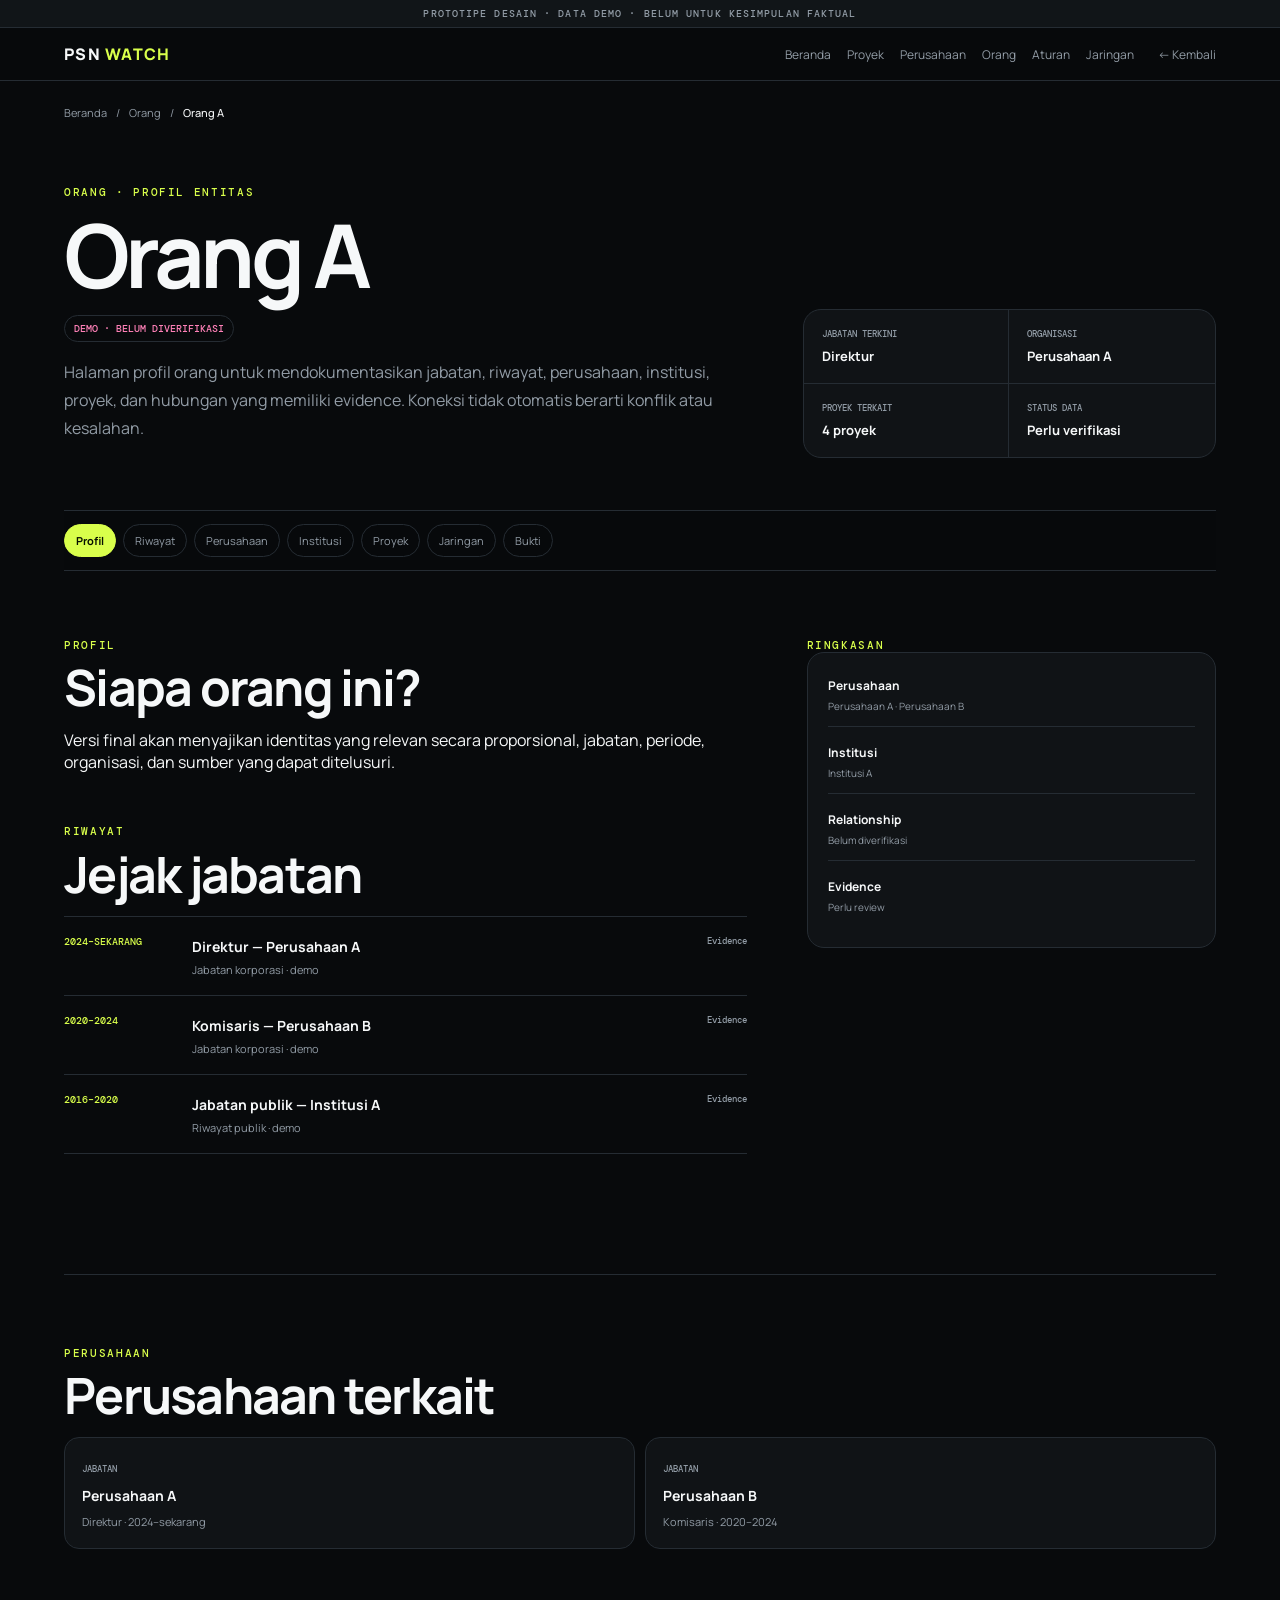
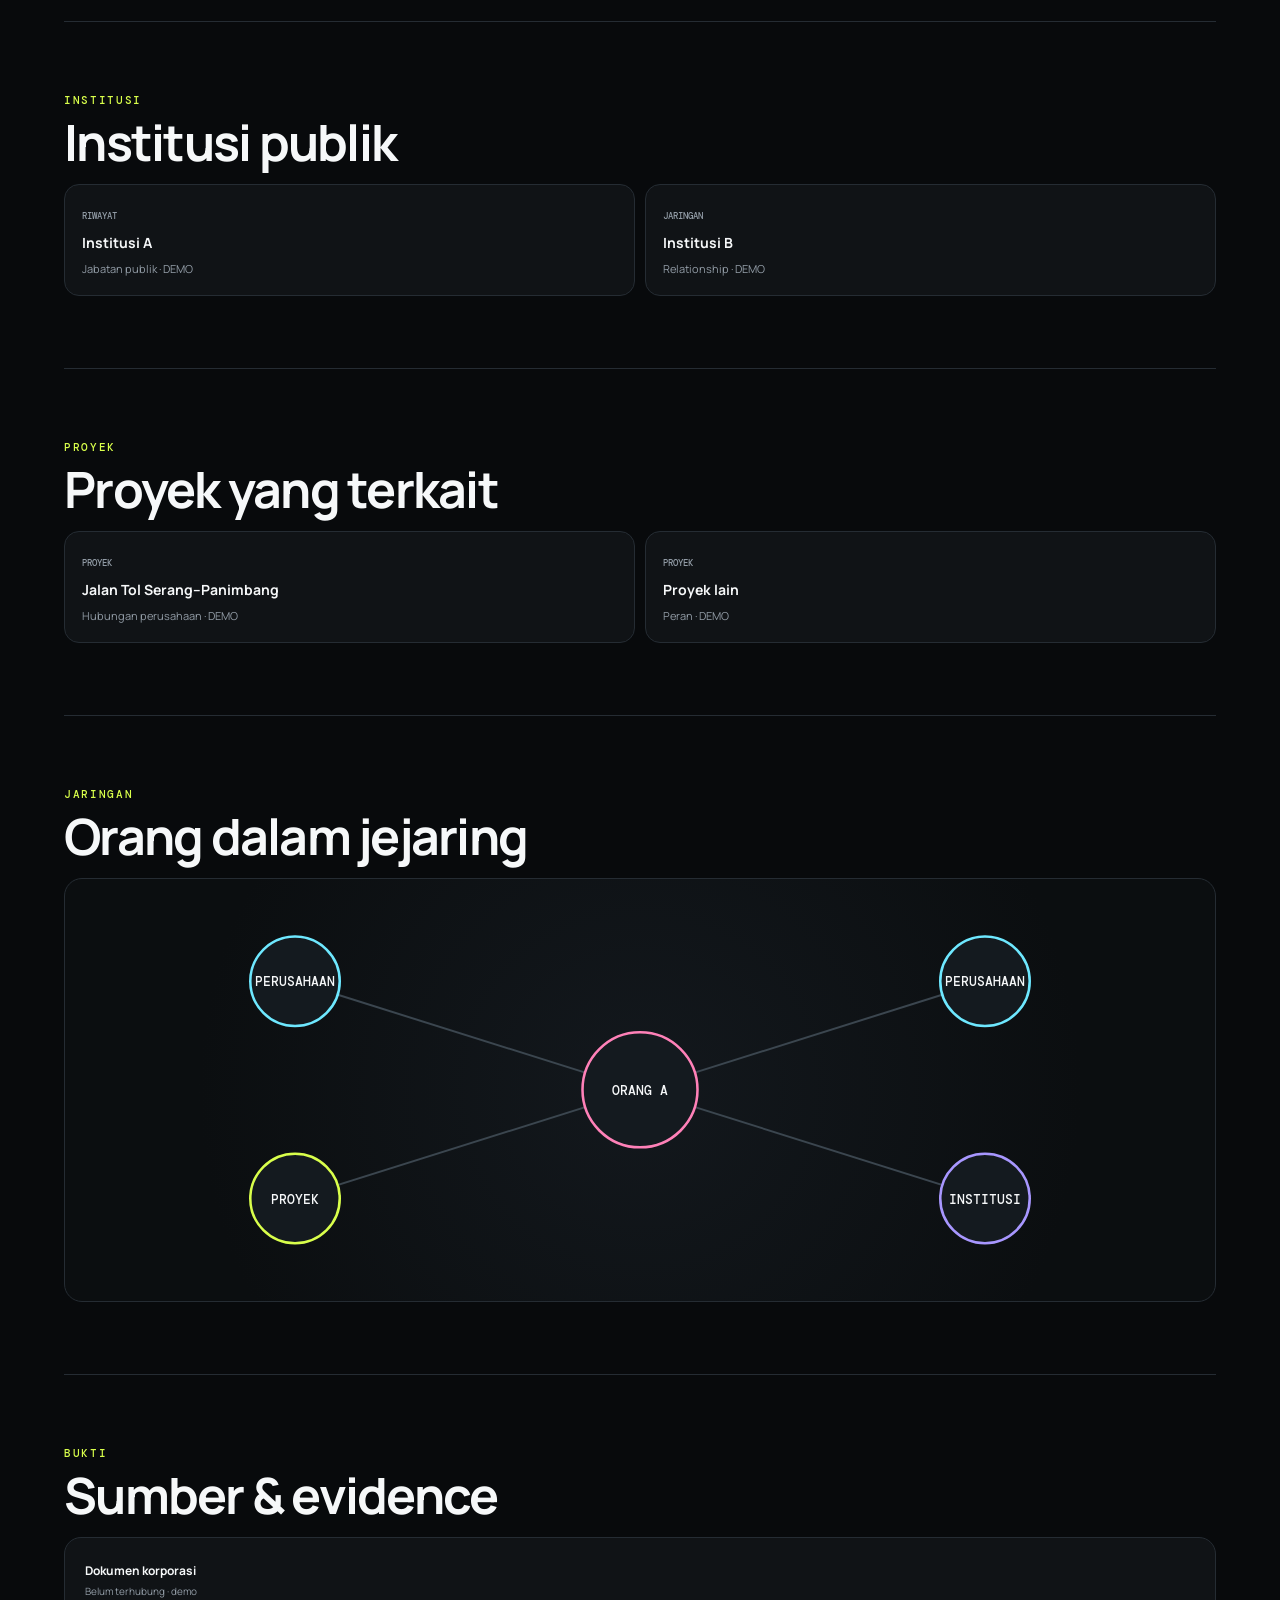
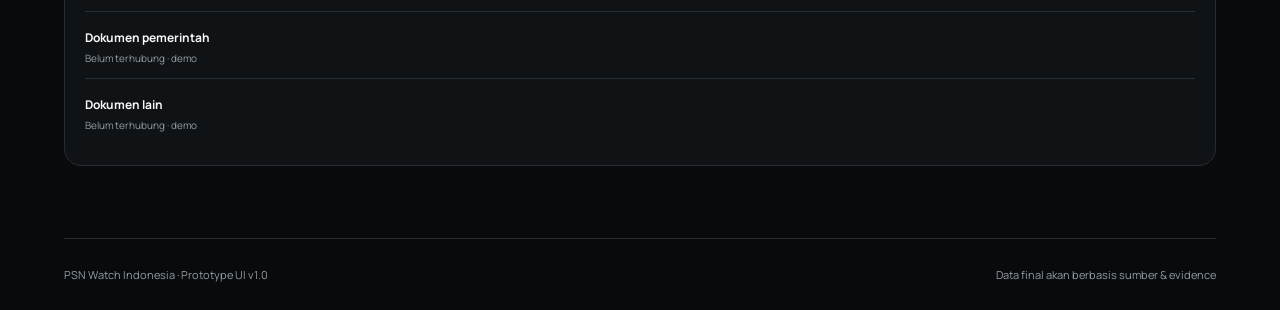
==== commit 786c41a4: "Add files via upload" ====
--- a/orang-a.html
+++ b/orang-a.html
@@ -1 +1,93 @@
-<!doctype html><html lang="id"><head><meta charset="utf-8"><meta name="viewport" content="width=device-width,initial-scale=1"><title>PSN Watch — Orang</title><link rel="stylesheet" href="styles.css"><style>.person{padding:55px 0;border-bottom:1px solid var(--line)}.person h1{font-size:clamp(44px,6vw,78px);line-height:.95;letter-spacing:-.05em;margin:15px 0}.box{background:var(--panel);border:1px solid var(--line);border-radius:18px;padding:22px;max-width:850px}.muted{color:var(--muted);line-height:1.75;font-size:13px}.link{color:var(--cyan)}</style></head><body><div class="demo-bar">DATA-DRIVEN PROTOTYPE · IDENTITAS ORANG AKAN MASUK SETELAH VERIFIKASI</div><header class="topbar"><a class="brand" href="index.html">PSN <span>WATCH</span></a><nav><a href="index.html">Beranda</a><a href="index.html#proyek">Proyek</a><a href="index.html#perusahaan">Perusahaan</a><a href="index.html#orang">Orang</a><a href="index.html#aturan">Aturan</a><a href="jaringan.html">Jaringan</a></nav><a class="back-link" href="index.html#orang">← Kembali</a></header><main class="page"><div class="person"><div class="eyebrow">ORANG · VERIFIKASI</div><h1>Profil orang</h1><div class="box"><p class="muted">Nama, jabatan, periode, perusahaan, institusi, dan relationship akan ditampilkan setelah sumber primer atau evidence yang cukup tersedia. Placeholder tidak akan dipakai sebagai identitas faktual.</p><p><a class="link" href="index.html#orang">Kembali ke daftar orang →</a></p></div></div></main><footer><span>PSN Watch Indonesia</span><span>Facts before inference</span></footer></body></html>+<!doctype html>
+<html lang="id">
+<head>
+<meta charset="utf-8"><meta name="viewport" content="width=device-width,initial-scale=1">
+<title>PSN Watch — Profil Orang</title>
+<link rel="stylesheet" href="styles.css">
+<style>
+.person-profile{padding:42px 0 52px;border-bottom:1px solid var(--line);display:grid;grid-template-columns:1.25fr .75fr;gap:50px}
+.person-profile h1{font-size:clamp(52px,7vw,88px);line-height:.92;letter-spacing:-.055em;margin:15px 0 20px}
+.person-profile p{color:var(--muted);line-height:1.75;max-width:720px}
+.person-badge{display:inline-flex;padding:6px 9px;border:1px solid var(--line);border-radius:999px;color:var(--pink);font:500 10px "DM Mono",monospace}
+.person-facts{align-self:end;background:var(--panel);border:1px solid var(--line);border-radius:18px;overflow:hidden;display:grid;grid-template-columns:1fr 1fr}
+.person-facts div{padding:18px;border-right:1px solid var(--line);border-bottom:1px solid var(--line)}.person-facts div:nth-child(2n){border-right:0}.person-facts div:nth-last-child(-n+2){border-bottom:0}
+.person-facts small{display:block;color:var(--muted);font:500 9px "DM Mono",monospace}.person-facts b{display:block;margin-top:7px;font-size:13px}
+.person-tabs{display:flex;gap:7px;overflow:auto;padding:13px 0;border-bottom:1px solid var(--line);position:sticky;top:55px;background:rgba(8,10,12,.94);backdrop-filter:blur(10px);z-index:10}
+.person-tabs a{white-space:nowrap;padding:8px 11px;border:1px solid var(--line);border-radius:999px;color:var(--muted);font-size:11px}.person-tabs a:hover,.person-tabs a.active{background:var(--accent);border-color:var(--accent);color:#071000;font-weight:700}
+.person-content{display:grid;grid-template-columns:1.25fr .75fr;gap:60px;padding:68px 0;border-bottom:1px solid var(--line)}
+.person-section{margin-bottom:52px}.person-section h2,.wide-block h2{font-size:clamp(30px,4vw,50px);line-height:1;letter-spacing:-.035em;margin:10px 0 17px}
+.career{border-top:1px solid var(--line)}.career-item{display:grid;grid-template-columns:110px 1fr auto;gap:18px;padding:18px 0;border-bottom:1px solid var(--line)}.career-item>span{color:var(--accent);font:500 10px "DM Mono",monospace}.career-item b{font-size:14px}.career-item p{margin:5px 0 0;color:var(--muted);font-size:11px}.career-item em{font:500 9px "DM Mono",monospace;color:var(--muted);font-style:normal}
+.linked-grid{display:grid;grid-template-columns:1fr 1fr;gap:10px}.linked-card{background:var(--panel);border:1px solid var(--line);border-radius:15px;padding:17px}.linked-card small{font:500 9px "DM Mono",monospace;color:var(--muted)}.linked-card b{display:block;margin:9px 0 4px;font-size:14px}.linked-card span{color:var(--muted);font-size:11px}
+.role-chip{display:inline-flex;padding:5px 8px;border:1px solid var(--line);border-radius:999px;color:var(--cyan);font:500 9px "DM Mono",monospace}
+.network-person{border:1px solid var(--line);border-radius:18px;background:radial-gradient(circle at center,#13181d,#0b0e10 72%);overflow:hidden}.network-person svg{display:block;width:100%}.network-person line{stroke:#3b464f;stroke-width:1.5}.network-person .center{fill:#141a1f;stroke:var(--pink);stroke-width:2}.network-person .company{fill:#141a1f;stroke:var(--cyan);stroke-width:2}.network-person .project{fill:#141a1f;stroke:var(--accent);stroke-width:2}.network-person .institution{fill:#141a1f;stroke:var(--purple);stroke-width:2}.network-person text{fill:var(--text);font:500 10px "DM Mono",monospace;text-anchor:middle}
+.source-panel{background:var(--panel);border:1px solid var(--line);border-radius:17px;padding:20px}.source-item{padding:13px 0;border-top:1px solid var(--line)}.source-item:first-child{border-top:0;padding-top:0}.source-item b{font-size:12px}.source-item span{display:block;color:var(--muted);font-size:10px;margin-top:4px}
+@media(max-width:1000px){.person-profile,.person-content{grid-template-columns:1fr}}
+@media(max-width:650px){.person-profile h1{font-size:54px}.person-facts{grid-template-columns:1fr}.person-facts div{border-right:0}.linked-grid{grid-template-columns:1fr}.career-item{grid-template-columns:75px 1fr}.career-item em{display:none}}
+</style>
+</head>
+<body>
+<div class="demo-bar">PROTOTIPE DESAIN · DATA DEMO · BELUM UNTUK KESIMPULAN FAKTUAL</div>
+<header class="topbar">
+  <a class="brand" href="index.html">PSN <span>WATCH</span></a>
+  <nav><a href="index.html">Beranda</a><a href="index.html#proyek">Proyek</a><a href="index.html#perusahaan">Perusahaan</a><a href="index.html#orang">Orang</a><a href="index.html#aturan">Aturan</a><a href="jaringan.html">Jaringan</a></nav>
+  <a class="back-link" href="index.html#orang">← Kembali</a>
+</header>
+
+<main class="page">
+<div class="breadcrumbs"><a href="index.html">Beranda</a><span>/</span><a href="index.html#orang">Orang</a><span>/</span><b>Orang A</b></div>
+
+<section class="person-profile">
+ <div>
+  <div class="eyebrow">ORANG · PROFIL ENTITAS</div>
+  <h1>Orang A</h1>
+  <div><span class="person-badge">DEMO · BELUM DIVERIFIKASI</span></div>
+  <p>Halaman profil orang untuk mendokumentasikan jabatan, riwayat, perusahaan, institusi, proyek, dan hubungan yang memiliki evidence. Koneksi tidak otomatis berarti konflik atau kesalahan.</p>
+ </div>
+ <div class="person-facts">
+  <div><small>JABATAN TERKINI</small><b>Direktur</b></div>
+  <div><small>ORGANISASI</small><b>Perusahaan A</b></div>
+  <div><small>PROYEK TERKAIT</small><b>4 proyek</b></div>
+  <div><small>STATUS DATA</small><b>Perlu verifikasi</b></div>
+ </div>
+</section>
+
+<nav class="person-tabs"><a class="active" href="#profil">Profil</a><a href="#karier">Riwayat</a><a href="#perusahaan">Perusahaan</a><a href="#institusi">Institusi</a><a href="#proyek">Proyek</a><a href="jaringan.html">Jaringan</a><a href="#bukti">Bukti</a></nav>
+
+<section id="profil" class="person-content">
+ <div>
+  <section class="person-section"><div class="section-label">PROFIL</div><h2>Siapa orang ini?</h2><p class="muted">Versi final akan menyajikan identitas yang relevan secara proporsional, jabatan, periode, organisasi, dan sumber yang dapat ditelusuri.</p></section>
+  <section id="karier" class="person-section"><div class="section-label">RIWAYAT</div><h2>Jejak jabatan</h2><div class="career">
+   <article class="career-item"><span>2024–SEKARANG</span><div><b>Direktur — Perusahaan A</b><p>Jabatan korporasi · demo</p></div><em>Evidence</em></article>
+   <article class="career-item"><span>2020–2024</span><div><b>Komisaris — Perusahaan B</b><p>Jabatan korporasi · demo</p></div><em>Evidence</em></article>
+   <article class="career-item"><span>2016–2020</span><div><b>Jabatan publik — Institusi A</b><p>Riwayat publik · demo</p></div><em>Evidence</em></article>
+  </div></section>
+ </div>
+ <aside>
+  <section class="person-section"><div class="section-label">RINGKASAN</div><div class="source-panel">
+   <div class="source-item"><b>Perusahaan</b><span>Perusahaan A · Perusahaan B</span></div>
+   <div class="source-item"><b>Institusi</b><span>Institusi A</span></div>
+   <div class="source-item"><b>Relationship</b><span>Belum diverifikasi</span></div>
+   <div class="source-item"><b>Evidence</b><span>Perlu review</span></div>
+  </div></section>
+ </aside>
+</section>
+
+<section id="perusahaan" class="wide-block"><div class="section-label">PERUSAHAAN</div><h2>Perusahaan terkait</h2><div class="linked-grid"><a class="linked-card" href="perusahaan-a.html"><small>JABATAN</small><b>Perusahaan A</b><span>Direktur · 2024–sekarang</span></a><a class="linked-card" href="perusahaan-a.html"><small>JABATAN</small><b>Perusahaan B</b><span>Komisaris · 2020–2024</span></a></div></section>
+
+<section id="institusi" class="wide-block"><div class="section-label">INSTITUSI</div><h2>Institusi publik</h2><div class="linked-grid"><div class="linked-card"><small>RIWAYAT</small><b>Institusi A</b><span>Jabatan publik · DEMO</span></div><div class="linked-card"><small>JARINGAN</small><b>Institusi B</b><span>Relationship · DEMO</span></div></div></section>
+
+<section id="proyek" class="wide-block"><div class="section-label">PROYEK</div><h2>Proyek yang terkait</h2><div class="linked-grid"><a class="linked-card" href="proyek-serang-panimbang.html"><small>PROYEK</small><b>Jalan Tol Serang–Panimbang</b><span>Hubungan perusahaan · DEMO</span></a><div class="linked-card"><small>PROYEK</small><b>Proyek lain</b><span>Peran · DEMO</span></div></div></section>
+
+<section id="jaringan" class="wide-block"><div class="section-label">JARINGAN</div><h2>Orang dalam jejaring</h2><div class="network-person"><svg viewBox="0 0 900 330"><line x1="450" y1="165" x2="180" y2="80"/><line x1="450" y1="165" x2="720" y2="80"/><line x1="450" y1="165" x2="180" y2="250"/><line x1="450" y1="165" x2="720" y2="250"/><circle class="center" cx="450" cy="165" r="45"/><circle class="company" cx="180" cy="80" r="35"/><circle class="company" cx="720" cy="80" r="35"/><circle class="project" cx="180" cy="250" r="35"/><circle class="institution" cx="720" cy="250" r="35"/><text x="450" y="169">ORANG A</text><text x="180" y="84">PERUSAHAAN</text><text x="720" y="84">PERUSAHAAN</text><text x="180" y="254">PROYEK</text><text x="720" y="254">INSTITUSI</text></svg></div></section>
+
+<section id="bukti" class="wide-block"><div class="section-label">BUKTI</div><h2>Sumber & evidence</h2><div class="source-panel"><div class="source-item"><b>Dokumen korporasi</b><span>Belum terhubung · demo</span></div><div class="source-item"><b>Dokumen pemerintah</b><span>Belum terhubung · demo</span></div><div class="source-item"><b>Dokumen lain</b><span>Belum terhubung · demo</span></div></div></section>
+</main>
+<footer><span>PSN Watch Indonesia · Prototype UI v1.0</span><span>Data final akan berbasis sumber & evidence</span></footer>
+<script>
+const tabs=[...document.querySelectorAll('.person-tabs a')];
+const sections=tabs.map(t=>document.querySelector(t.getAttribute('href'))).filter(Boolean);
+const setActive=()=>{let current=sections[0], y=scrollY+180;sections.forEach(s=>{if(s.offsetTop<=y) current=s});tabs.forEach(t=>t.classList.toggle('active',t.getAttribute('href')==='#'+current.id));};
+addEventListener('scroll',setActive,{passive:true});addEventListener('load',setActive);
+</script>
+</body>
+</html>
--- a/styles.css
+++ b/styles.css
@@ -1,11 +1,25 @@
 @import url('https://fonts.googleapis.com/css2?family=DM+Mono:wght@400;500&family=Manrope:wght@400;500;600;700;800&display=swap');
 :root{--bg:#080a0c;--panel:#101316;--panel2:#15191d;--text:#f6f8f9;--muted:#929ca6;--line:#252c33;--accent:#d9ff4b;--cyan:#6ee8ff;--orange:#ffb365;--pink:#ff81b8;--purple:#a897ff}
-*{box-sizing:border-box}html{scroll-behavior:smooth}body{margin:0;background:var(--bg);color:var(--text);font-family:Manrope,system-ui,sans-serif}
-.demo-bar{text-align:center;padding:7px 12px;background:#111518;color:var(--muted);font:500 10px "DM Mono",monospace;letter-spacing:.1em;border-bottom:1px solid var(--line)}
-a{color:inherit;text-decoration:none}.topbar{position:sticky;top:0;z-index:30;display:flex;align-items:center;gap:24px;padding:15px 5vw;border-bottom:1px solid var(--line);background:rgba(8,10,12,.95);backdrop-filter:blur(12px)}.brand{font-weight:800;letter-spacing:.08em;margin-right:auto}.brand span{color:var(--accent)}nav{display:flex;gap:16px;color:var(--muted);font-size:12px}nav a:hover{color:var(--text)}.search-btn{background:var(--panel);border:1px solid var(--line);color:var(--muted);border-radius:999px;padding:9px 14px;cursor:pointer}
-main{max-width:1380px;margin:0 auto;padding:0 5vw}.hero{display:grid;grid-template-columns:1.3fr .7fr;gap:70px;padding:88px 0 68px;border-bottom:1px solid var(--line)}.eyebrow,.section-label,.mini-label{font:500 11px/1.2 "DM Mono",monospace;letter-spacing:.15em;color:var(--accent);text-transform:uppercase}.hero h1{font-size:clamp(48px,7vw,94px);line-height:.92;letter-spacing:-.06em;margin:18px 0 24px}.hero p{max-width:780px;color:var(--muted);font-size:18px;line-height:1.75}.hero-actions{display:flex;gap:10px;margin-top:30px}.button{display:inline-flex;padding:13px 18px;border:1px solid var(--line);border-radius:999px;font-weight:700}.button.primary{background:var(--accent);color:#071000;border-color:var(--accent)}.hero-card{align-self:end;background:linear-gradient(145deg,var(--panel2),var(--panel));border:1px solid var(--line);border-radius:22px;padding:28px}.flow{font-size:20px;font-weight:800;line-height:1.5;margin-top:18px}.flow i{color:var(--accent);font-style:normal}.hero-line{height:1px;background:var(--line);margin:28px 0}.hero-note{color:var(--muted);font-size:13px;line-height:1.7}
+*{box-sizing:border-box}html{scroll-behavior:smooth}body{margin:0;background:var(--bg);color:var(--text);font-family:Manrope,system-ui,sans-serif}.demo-bar{text-align:center;padding:7px 12px;background:#111518;color:var(--muted);font:500 10px "DM Mono",monospace;letter-spacing:.11em;border-bottom:1px solid var(--line)}
+a{color:inherit;text-decoration:none}.topbar{position:sticky;top:0;z-index:50;display:flex;align-items:center;gap:24px;padding:15px 5vw;border-bottom:1px solid var(--line);background:rgba(8,10,12,.95);backdrop-filter:blur(12px)}.brand{font-weight:800;letter-spacing:.08em;margin-right:auto}.brand span{color:var(--accent)}nav{display:flex;gap:16px;color:var(--muted);font-size:12px}nav a:hover{color:var(--text)}.search-btn{background:var(--panel);border:1px solid var(--line);color:var(--muted);border-radius:999px;padding:9px 14px;cursor:pointer}.back-link{font-size:12px;color:var(--muted)}.back-link:hover{color:var(--text)}
+main{max-width:1380px;margin:0 auto;padding:0 5vw}.hero{display:grid;grid-template-columns:1.3fr .7fr;gap:70px;padding:88px 0 68px;border-bottom:1px solid var(--line)}.eyebrow,.section-label{font:500 11px/1.2 "DM Mono",monospace;letter-spacing:.15em;color:var(--accent);text-transform:uppercase}.hero h1{font-size:clamp(48px,7vw,94px);line-height:.92;letter-spacing:-.06em;margin:18px 0 24px}.hero-copy>p{max-width:780px;color:var(--muted);font-size:18px;line-height:1.75}.hero-actions{display:flex;gap:10px;margin-top:30px}.button{display:inline-flex;padding:13px 18px;border:1px solid var(--line);border-radius:999px;font-weight:700}.button.primary{background:var(--accent);color:#071000;border-color:var(--accent)}.button.secondary:hover{border-color:#4c565f}
+.hero-card,.map-card{background:linear-gradient(145deg,var(--panel2),var(--panel));border:1px solid var(--line);border-radius:22px}.hero-card{align-self:end;padding:28px}.mini-label{font:500 10px "DM Mono",monospace;letter-spacing:.12em;color:var(--muted)}.flow{font-size:20px;font-weight:800;line-height:1.5;margin-top:18px}.flow i{color:var(--accent);font-style:normal}.hero-line{height:1px;background:var(--line);margin:28px 0}.hero-note{color:var(--muted);font-size:13px;line-height:1.7}
 .stats{display:grid;grid-template-columns:repeat(4,1fr);border-bottom:1px solid var(--line)}.stats>div{padding:28px 22px 28px 0;border-right:1px solid var(--line)}.stats>div:not(:first-child){padding-left:22px}.stats>div:last-child{border-right:0}.stats span{display:block;font:500 10px "DM Mono",monospace;color:var(--muted);letter-spacing:.13em}.stats strong{display:block;font-size:39px;margin:8px 0 2px}.stats small{color:var(--muted)}
-.section{padding:78px 0;border-bottom:1px solid var(--line)}.section.alt{margin-left:-5vw;margin-right:-5vw;padding-left:5vw;padding-right:5vw;background:#0b0e10}.section-head{display:flex;align-items:end;justify-content:space-between;gap:30px;margin-bottom:30px}.section-head h2{font-size:clamp(34px,4vw,56px);line-height:1;letter-spacing:-.035em;margin:10px 0}.section-head p{max-width:680px;color:var(--muted);line-height:1.7;margin:0}.filters{display:flex;gap:8px;flex-wrap:wrap;justify-content:flex-end}.filters select,.filters input{background:var(--panel);color:var(--text);border:1px solid var(--line);border-radius:999px;padding:11px 14px;outline:none}.filters input{min-width:230px}.project-grid{display:grid;grid-template-columns:repeat(3,1fr);gap:14px}.project-card,.company-card,.person-card{background:var(--panel);border:1px solid var(--line);border-radius:18px;padding:21px;transition:.18s}.project-card:hover,.company-card:hover,.person-card:hover{transform:translateY(-3px);border-color:#4a555d}.tag{display:inline-block;padding:5px 8px;border:1px solid var(--line);border-radius:999px;color:var(--cyan);font:500 10px "DM Mono",monospace}.project-card h3{font-size:20px;line-height:1.2;margin:16px 0 8px}.meta{color:var(--muted);font-size:12px;line-height:1.6}.card-bottom{display:flex;justify-content:space-between;margin-top:20px;padding-top:14px;border-top:1px solid var(--line);font-size:12px}.card-bottom b{color:var(--accent)}.company-grid{display:grid;grid-template-columns:repeat(4,1fr);gap:14px}.company-type{color:var(--orange);font-size:10px}.company-card h3,.person-card h3{font-size:18px;margin:14px 0 6px}.people-grid{display:grid;grid-template-columns:repeat(3,1fr);gap:14px}.role{color:var(--muted);font-size:13px}.linkline{margin-top:14px;padding-top:14px;border-top:1px solid var(--line);color:var(--muted);font-size:12px}.rule-timeline{border-top:1px solid var(--line)}.rule{display:grid;grid-template-columns:95px 1fr auto;gap:20px;padding:20px 0;border-bottom:1px solid var(--line)}.rule>span{color:var(--accent);font:500 10px "DM Mono",monospace}.rule b{font-size:15px}.rule small{display:block;color:var(--muted);font-size:11px;margin-top:5px}.rule em{font:500 9px "DM Mono",monospace;color:var(--muted);font-style:normal}
-footer{display:flex;justify-content:space-between;gap:20px;padding:28px 5vw;color:var(--muted);font-size:11px}.global-search{width:100%;background:var(--panel2);border:1px solid var(--line);color:var(--text);padding:15px;border-radius:12px;font-size:16px;outline:none}.results{margin-top:15px;max-height:400px;overflow:auto}.result{display:block;padding:13px;border-bottom:1px solid var(--line)}.result:hover{background:var(--panel2)}.result span{font-size:11px;color:var(--muted);display:block}.result b{display:block;margin:3px 0}.dialog-inner{padding:30px;position:relative}.close{position:absolute;right:17px;top:10px;background:none;border:0;color:var(--muted);font-size:30px;cursor:pointer}dialog{width:min(720px,92vw);border:1px solid var(--line);border-radius:20px;background:var(--panel);color:var(--text);padding:0}dialog::backdrop{background:rgba(0,0,0,.78)}
-@media(max-width:1050px){nav{display:none}.hero{grid-template-columns:1fr}.project-grid{grid-template-columns:repeat(2,1fr)}.company-grid{grid-template-columns:repeat(2,1fr)}}
-@media(max-width:700px){.topbar{padding:14px 4vw}.stats{grid-template-columns:1fr 1fr}.stats>div{padding:20px 14px 20px 0}.stats>div:not(:first-child){padding-left:14px}.section-head{align-items:stretch;flex-direction:column}.filters{justify-content:flex-start}.project-grid,.company-grid,.people-grid{grid-template-columns:1fr}.rule{grid-template-columns:70px 1fr}.rule em{display:none}.hero h1{font-size:56px}footer{flex-direction:column}}
+.section{padding:78px 0;border-bottom:1px solid var(--line)}.section.alt{margin-left:-5vw;margin-right:-5vw;padding-left:5vw;padding-right:5vw;background:#0b0e10}.section-head{display:flex;align-items:end;justify-content:space-between;gap:30px;margin-bottom:30px}.section-head h2,.wide-block h2{font-size:clamp(34px,4vw,56px);line-height:1;letter-spacing:-.035em;margin:10px 0}.section-head p{max-width:680px;color:var(--muted);line-height:1.7;margin:0}
+.map-filters,.filters,.graph-tools{display:flex;gap:8px;flex-wrap:wrap;justify-content:flex-end}.chip{background:var(--panel);color:var(--muted);border:1px solid var(--line);border-radius:999px;padding:9px 12px;font-size:11px;cursor:pointer}.chip.active{background:var(--accent);border-color:var(--accent);color:#061000;font-weight:700}.map-card{min-height:370px;position:relative;overflow:hidden;background:radial-gradient(circle at 50% 40%,#14191d,#0b0e10 70%)}.map-copy{position:absolute;left:24px;top:22px;z-index:2}.map-stat b{display:block;color:var(--accent);font:500 10px "DM Mono",monospace}.map-stat span{font-size:15px}.map-hint{max-width:290px;margin-top:14px;color:var(--muted);font-size:12px;line-height:1.6}.map-svg{display:block;width:100%;height:auto;padding:20px 20px 0}.island{fill:#182127;stroke:#37424b;stroke-width:2}.map-dot circle{fill:var(--accent);stroke:#0e1215;stroke-width:5}.map-dot text{fill:var(--muted);font:500 12px "DM Mono",monospace}
+.filters select,.filters input{background:var(--panel);color:var(--text);border:1px solid var(--line);border-radius:999px;padding:11px 14px;outline:none}.filters input{min-width:220px}.project-grid{display:grid;grid-template-columns:repeat(3,1fr);gap:14px}.project-card,.company-card,.person-card{background:var(--panel);border:1px solid var(--line);border-radius:18px;padding:21px;transition:.18s}.project-card:hover,.company-card:hover,.person-card:hover{transform:translateY(-3px);border-color:#4a555d}.tag{display:inline-block;padding:5px 8px;border:1px solid var(--line);border-radius:999px;color:var(--cyan);font:500 10px "DM Mono",monospace}.project-card h3{font-size:20px;line-height:1.2;margin:16px 0 8px}.meta{color:var(--muted);font-size:12px;line-height:1.6}.card-bottom{display:flex;justify-content:space-between;margin-top:20px;padding-top:14px;border-top:1px solid var(--line);font-size:12px}.card-bottom b{color:var(--accent)}
+.company-grid{display:grid;grid-template-columns:repeat(4,1fr);gap:14px}.company-type{font-size:11px;color:var(--orange)}.company-card h3,.person-card h3{font-size:18px;margin:14px 0 6px}.people-grid{display:grid;grid-template-columns:repeat(3,1fr);gap:14px}.role{color:var(--muted);font-size:13px}.linkline{margin-top:14px;padding-top:14px;border-top:1px solid var(--line);color:var(--muted);font-size:12px}
+.rule-timeline,.law-list{border-top:1px solid var(--line)}.rule,.law-list article{display:grid;grid-template-columns:100px 1fr auto;gap:20px;padding:21px 0;border-bottom:1px solid var(--line);align-items:start}.rule>span,.law-list article>span{color:var(--accent);font:500 10px "DM Mono",monospace}.rule b,.law-list b{display:block;font-size:18px}.rule small,.law-list p{color:var(--muted);display:block;margin-top:5px;font-size:12px}.rule em,.law-list em{font:500 9px "DM Mono",monospace;color:var(--muted);font-style:normal}
+.network-canvas{position:relative;background:radial-gradient(circle at center,#13181d,#0b0e10 70%);border:1px solid var(--line);border-radius:20px;overflow:hidden}.network-canvas svg{display:block;width:100%;height:auto}.edge-lines line{stroke:#39434b;stroke-width:1.3}.node circle{fill:#14191e;stroke-width:1.7}.node.project circle{stroke:var(--accent)}.node.company circle{stroke:var(--cyan)}.node.person circle{stroke:var(--pink)}.node text{fill:var(--text);font:500 11px "DM Mono",monospace;text-anchor:middle}.node-inspector{position:absolute;right:18px;bottom:18px;width:315px;background:rgba(12,15,17,.95);border:1px solid var(--line);border-radius:15px;padding:16px}.node-inspector b{display:block;margin-top:8px}.node-inspector p{color:var(--muted);font-size:12px;line-height:1.6;margin:8px 0 0}
+footer{display:flex;justify-content:space-between;gap:20px;padding:28px 5vw;color:var(--muted);font-size:11px}
+dialog{width:min(720px,92vw);border:1px solid var(--line);border-radius:20px;background:var(--panel);color:var(--text);padding:0;box-shadow:0 25px 100px rgba(0,0,0,.72)}dialog::backdrop{background:rgba(0,0,0,.78)}.dialog-inner{padding:30px;position:relative}.close{position:absolute;right:17px;top:10px;background:none;border:0;color:var(--muted);font-size:30px;cursor:pointer}.global-search{width:100%;background:var(--panel2);border:1px solid var(--line);color:var(--text);padding:15px;border-radius:12px;font-size:16px;outline:none}.results{margin-top:15px;max-height:400px;overflow:auto}.result{display:block;padding:13px;border-bottom:1px solid var(--line)}.result:hover{background:var(--panel2)}.result span{font-size:11px;color:var(--muted);display:block}.result b{display:block;margin:3px 0;color:var(--text)}
+/* Detail */
+.page{max-width:1280px}.breadcrumbs{display:flex;gap:9px;align-items:center;padding:24px 0;color:var(--muted);font-size:11px}.breadcrumbs b{color:var(--text);font-weight:500}.project-hero{display:grid;grid-template-columns:1.35fr .65fr;gap:40px;padding:42px 0 50px;border-bottom:1px solid var(--line)}.project-hero h1{font-size:clamp(48px,7vw,86px);line-height:.92;letter-spacing:-.055em;margin:16px 0 22px}.project-hero-main>p{max-width:720px;color:var(--muted);line-height:1.75;font-size:15px}.status-row{display:flex;gap:8px;flex-wrap:wrap}.status,.verified-badge{padding:6px 9px;border:1px solid var(--line);border-radius:999px;font:500 10px "DM Mono",monospace}.status{color:var(--cyan)}.verified-badge{color:var(--orange)}.hero-side{align-self:end}.hero-value{background:var(--panel);border:1px solid var(--line);padding:22px;border-radius:17px}.hero-value small,.hero-mini-grid small{display:block;color:var(--muted);font:500 9px "DM Mono",monospace}.hero-value strong{display:block;font-size:36px;margin:6px 0}.hero-value span{color:var(--muted);font-size:12px}.hero-mini-grid{display:grid;grid-template-columns:1fr 1fr;gap:1px;margin-top:10px;background:var(--line);border:1px solid var(--line);border-radius:15px;overflow:hidden}.hero-mini-grid div{background:var(--panel);padding:13px}.hero-mini-grid b{display:block;margin-top:5px;font-size:12px}.project-tabs{position:sticky;top:55px;z-index:15;display:flex;gap:7px;overflow:auto;padding:13px 0;background:rgba(8,10,12,.94);border-bottom:1px solid var(--line);backdrop-filter:blur(10px)}.project-tabs a{padding:8px 11px;border:1px solid var(--line);border-radius:999px;color:var(--muted);font-size:11px;white-space:nowrap}.project-tabs a:hover,.project-tabs a.active{background:var(--accent);border-color:var(--accent);color:#071000;font-weight:700}
+.content-grid{display:grid;grid-template-columns:1.3fr .7fr;gap:70px;padding:70px 0;border-bottom:1px solid var(--line)}.block{margin-bottom:42px}.block h2,.wide-block h2{font-size:clamp(29px,4vw,49px);line-height:1;letter-spacing:-.035em;margin:10px 0 17px}.compact{border:1px solid var(--line);background:var(--panel);border-radius:17px;padding:20px}.fact{padding:15px 0;border-bottom:1px solid var(--line)}.fact:last-child{border-bottom:0}.fact small{display:block;color:var(--muted);font:500 9px "DM Mono",monospace}.fact b{display:block;margin-top:5px;font-size:13px}.evidence-meter{height:7px;background:#20262b;border-radius:999px;overflow:hidden;margin-top:20px}.evidence-meter span{display:block;height:100%;background:var(--accent)}.meter-row{display:flex;justify-content:space-between;align-items:center;margin-top:9px}.meter-row b{font-size:12px}.meter-row small{color:var(--muted);font-size:10px}.tiny{font-size:11px}.changes{border-top:1px solid var(--line)}.changes article{padding:17px 0;border-bottom:1px solid var(--line)}.date{font:500 10px "DM Mono",monospace;color:var(--accent);margin-bottom:8px}.changes b{font-size:14px}.changes p{margin:6px 0 0;color:var(--muted);font-size:12px}.wide-block{padding:72px 0;border-bottom:1px solid var(--line)}.two-col{display:grid;grid-template-columns:1fr 1fr;gap:50px}.timeline{border-top:1px solid var(--line);margin-top:26px}.timeline article{display:grid;grid-template-columns:95px 1fr;gap:20px;padding:20px 0;border-bottom:1px solid var(--line)}.timeline article>span{color:var(--accent);font:500 11px "DM Mono",monospace}.timeline b{font-size:15px}.timeline p{color:var(--muted);font-size:12px;margin:6px 0 0}.funding-card{border:1px solid var(--line);background:var(--panel);border-radius:17px;padding:23px}.funding-row{display:grid;grid-template-columns:110px 1fr 80px;align-items:center;gap:11px;margin:18px 0;font-size:11px}.funding-row span{color:var(--muted)}.funding-row i{height:6px;background:var(--accent);border-radius:99px}.funding-row b{color:var(--orange);font:500 9px "DM Mono",monospace}.small-note{padding-top:15px;border-top:1px solid var(--line);color:var(--muted);font-size:10px}.entity-grid{display:grid;grid-template-columns:repeat(3,1fr);gap:12px;margin-top:24px}.entity{border:1px solid var(--line);background:var(--panel);border-radius:16px;padding:19px}.entity>span{color:var(--orange);font:500 9px "DM Mono",monospace}.entity h3{font-size:18px;margin:13px 0 5px}.entity p{color:var(--muted);font-size:12px;margin:0}.entity>b{display:block;margin-top:18px;padding-top:13px;border-top:1px solid var(--line);font:500 10px "DM Mono",monospace;color:var(--muted)}.doc-table{margin-top:24px;border-top:1px solid var(--line)}.doc-row{display:grid;grid-template-columns:1fr 2.2fr 1fr .7fr;gap:15px;padding:15px 0;border-bottom:1px solid var(--line);font-size:11px}.doc-row.head{font:500 9px "DM Mono",monospace;color:var(--muted)}.doc-row b{font-size:12px}.doc-row em{font:500 9px "DM Mono",monospace;color:var(--cyan);font-style:normal}.network-mini{margin-top:24px;position:relative;background:radial-gradient(circle at center,#13181d,#0b0e10 72%);border:1px solid var(--line);border-radius:18px;overflow:hidden}.network-mini svg{width:100%;display:block}.network-mini line{stroke:#3b464f;stroke-width:1.5}.network-mini .n{fill:#141a1f;stroke-width:2}.network-mini .project{stroke:var(--accent)}.network-mini .company{stroke:var(--cyan)}.network-mini .person{stroke:var(--pink)}.network-mini text{fill:var(--text);text-anchor:middle;font:500 10px "DM Mono",monospace}.network-caption{border-top:1px solid var(--line);padding:14px;color:var(--muted);font-size:11px}
+@media(max-width:1100px){nav{display:none}.hero,.project-hero,.content-grid,.two-col{grid-template-columns:1fr}.project-grid{grid-template-columns:repeat(2,1fr)}.company-grid{grid-template-columns:repeat(2,1fr)}}
+@media(max-width:700px){.topbar{padding:14px 4vw}.stats{grid-template-columns:1fr 1fr}.stats>div{padding:20px 14px 20px 0}.stats>div:not(:first-child){padding-left:14px}.section-head{align-items:stretch;flex-direction:column}.filters,.map-filters,.graph-tools{justify-content:flex-start}.project-grid,.people-grid,.company-grid,.entity-grid{grid-template-columns:1fr}.map-card{min-height:300px;overflow:auto}.map-svg{min-width:700px}.network-canvas{overflow:auto}.network-canvas svg{min-width:850px}.node-inspector{position:relative;width:auto;right:auto;bottom:auto;margin:14px}.rule,.law-list article{grid-template-columns:70px 1fr}.rule em,.law-list em{display:none}.doc-row{grid-template-columns:1fr 1.6fr .7fr}.doc-row span:last-of-type,.doc-row em{display:none}.timeline article{grid-template-columns:65px 1fr}footer{flex-direction:column}.detail-grid{grid-template-columns:1fr}.project-tabs{top:52px}}
+
+.company-card{display:block}.company-card:hover{color:inherit}
+
+.entity{display:block;color:inherit;text-decoration:none}
+.entity:hover{color:inherit}
